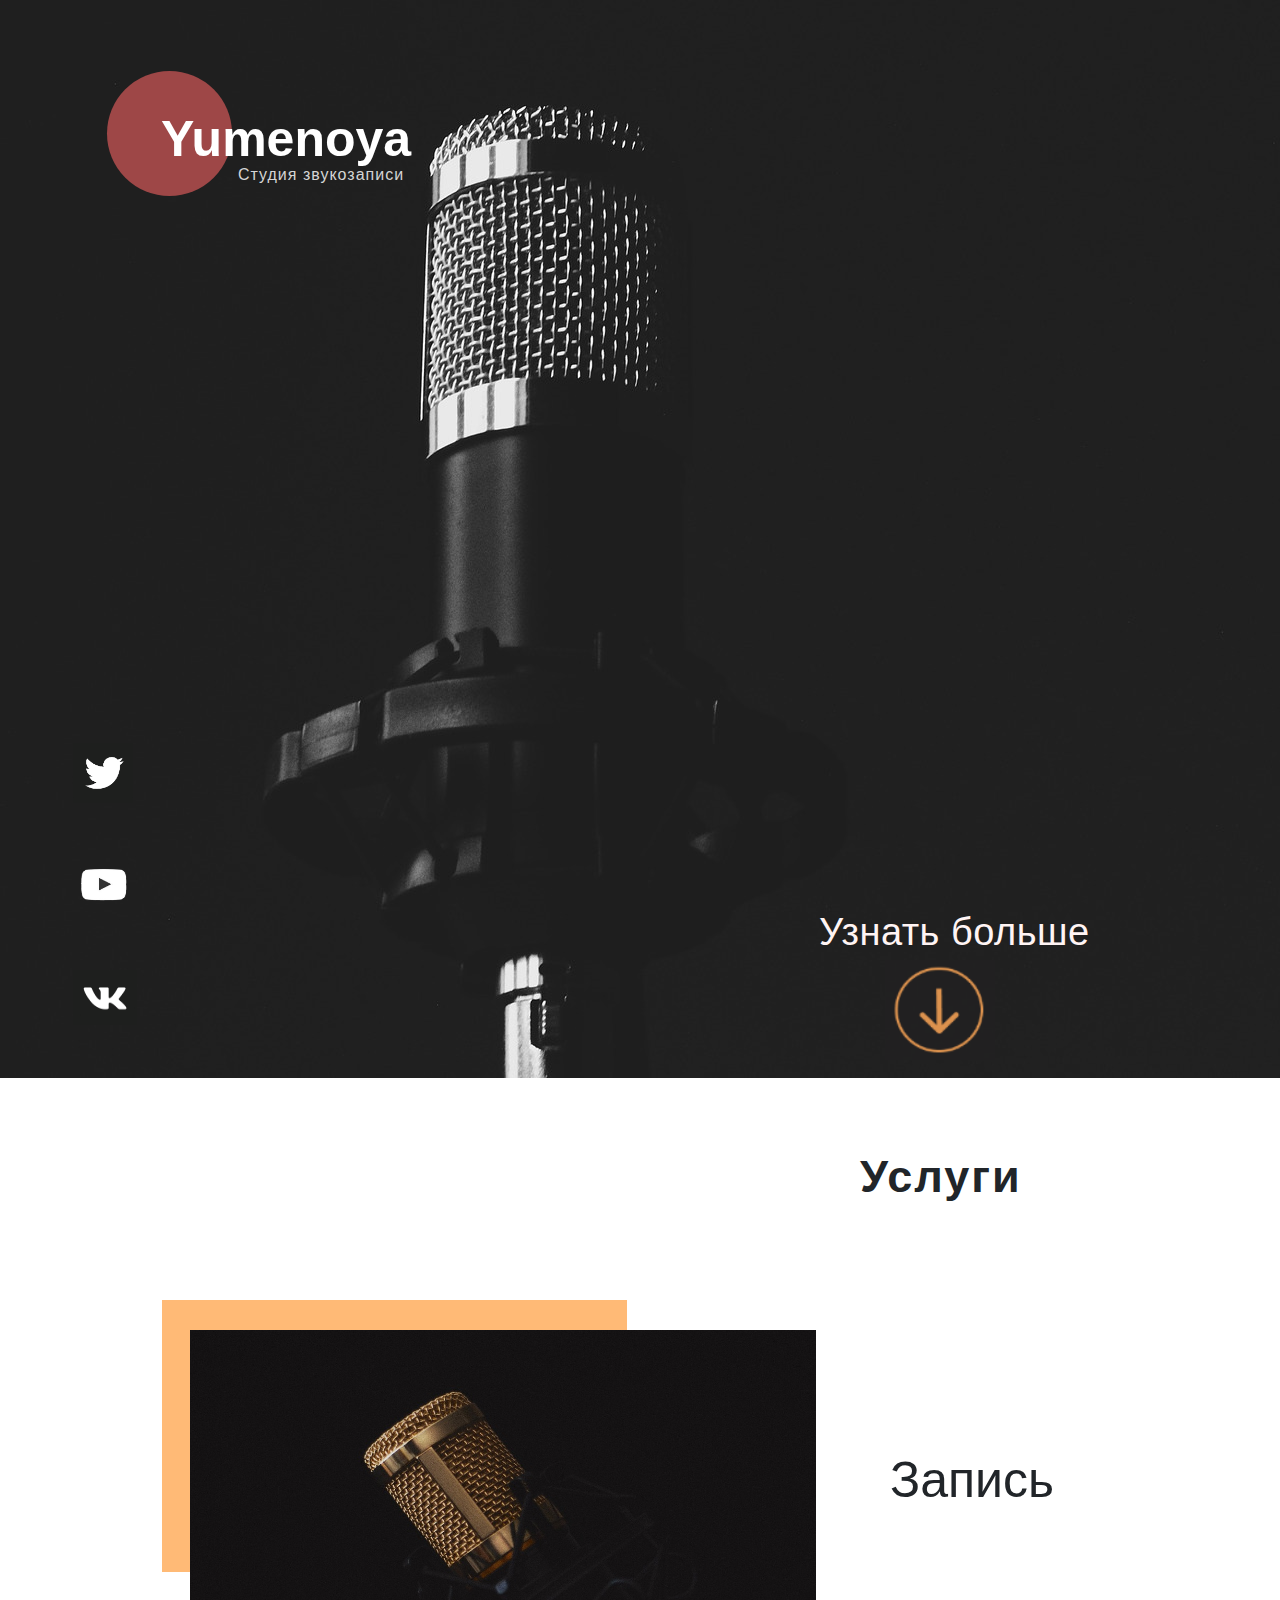
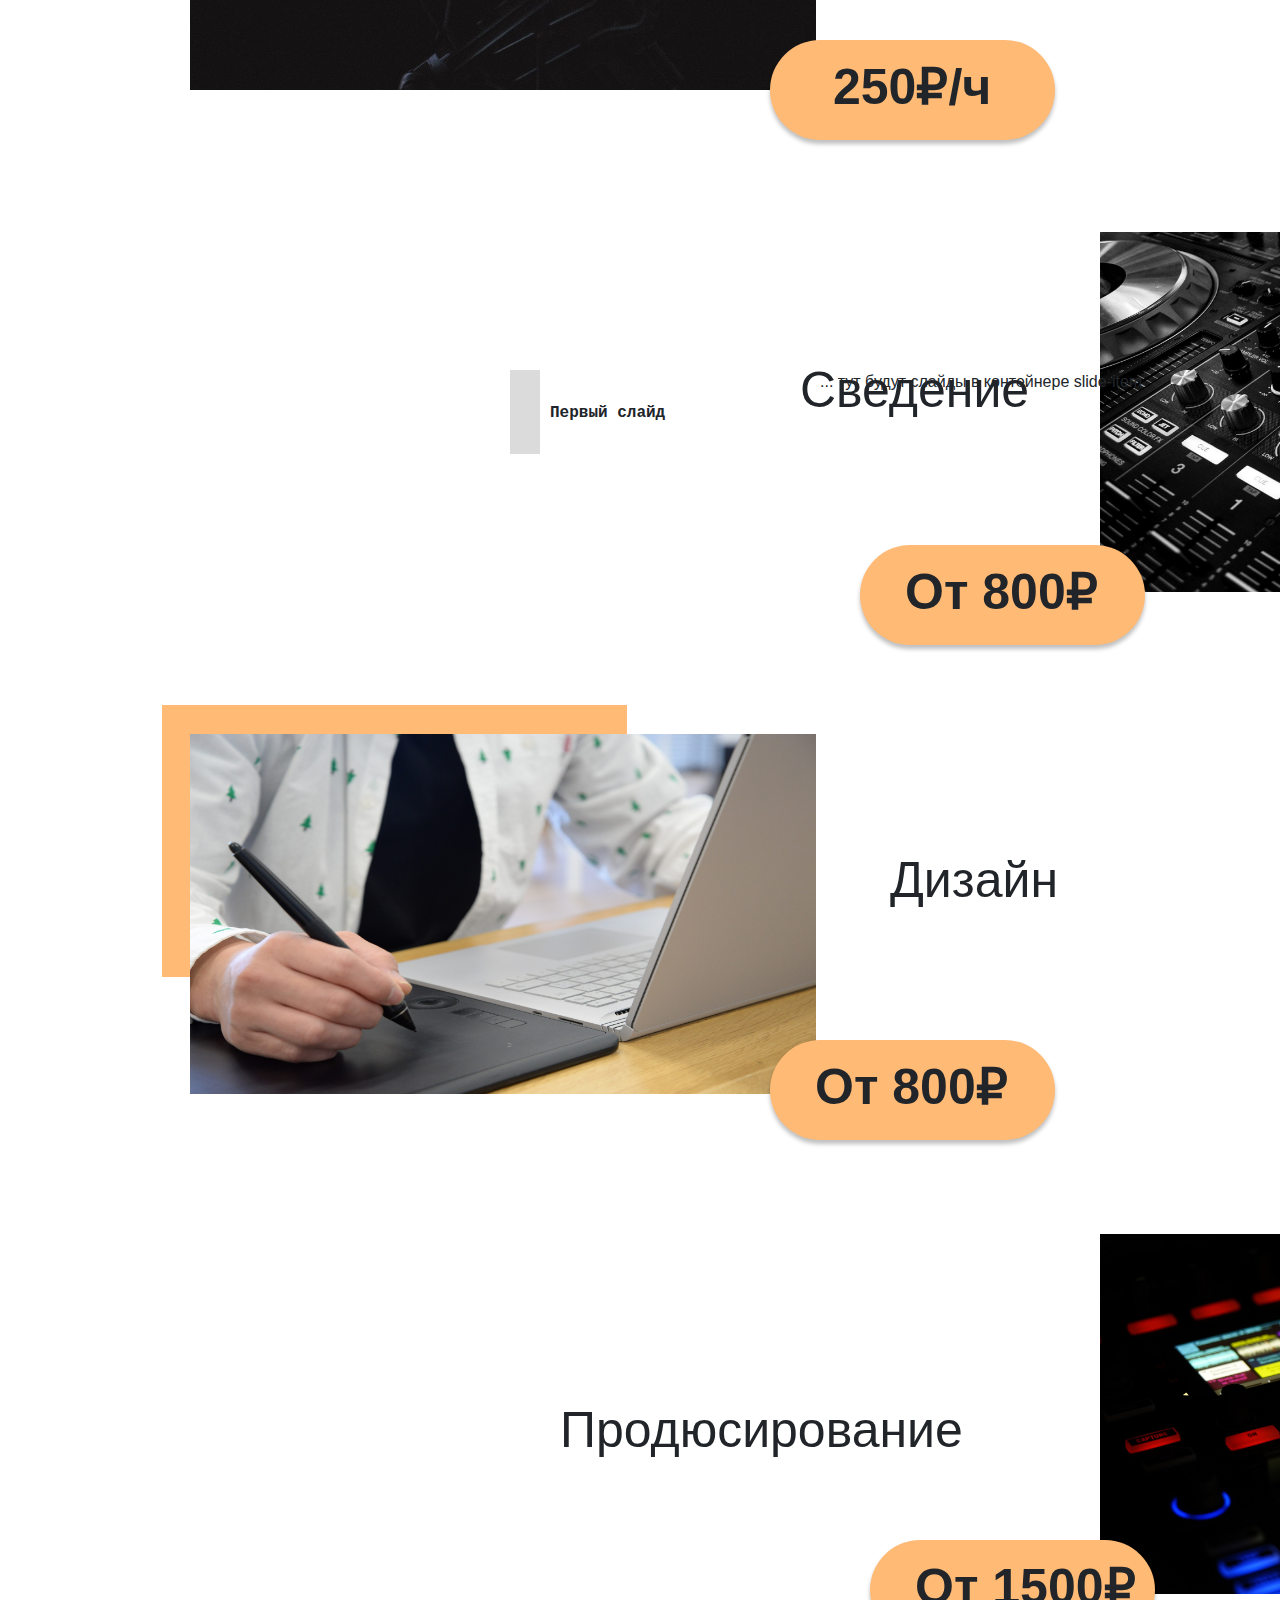
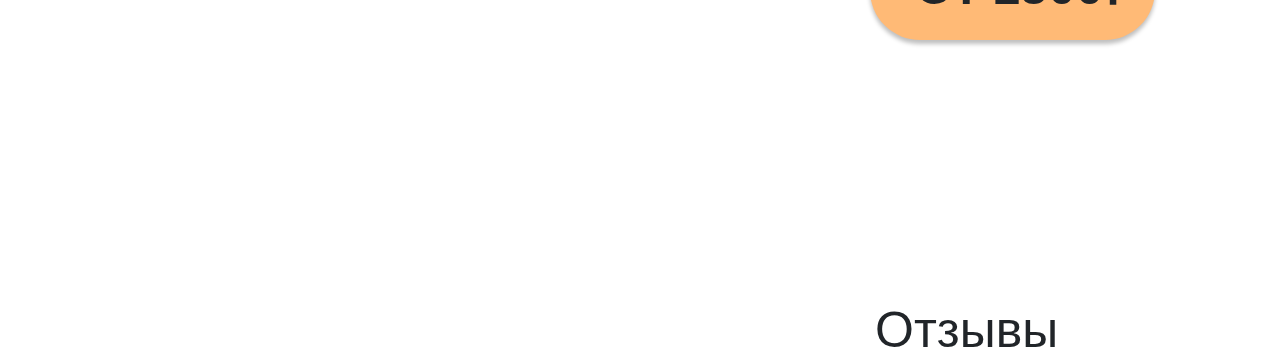
==== project/index2.html @ 812fd97c "service" ====
<!DOCTYPE html>
<html lang="en">
<head>
	<meta charset="UTF-8">
	<title>Студия</title>
	<link rel="stylesheet" href="css/bootstrap.css">
	<link rel="stylesheet" href="css/style.css">
	
</head>
<body>

<div class="section_main">
	<div class="container1">
		<div class="header">
			<img src="img/shapka.jpg" alt="">

			 <h2 class="logo">
			 	
			 	<strong>
			 		Yumenoya
			 	</strong>
			 	
			 </h2>
			 <div class="circle"></div>
			 <h2 class="logo_min">Студия звукозаписи</h2>
			 <button class ="for-btn">Sign Up </button>
			  <button class ="for-btn2">Log In </button>
			 
			 <h2 class="learn_more">Узнать больше</h2>
			 <img class ="circle2" src="img/узнать больше.png" alt="">
		

		<div class="links">
		<a href="https://twitter.com/galievavia"><img class ="twitter" src="img/твиттер.png" alt=""></a>

	
		<a href="https://www.youtube.com/watch?v=_S7WEVLbQ-Y&feature=emb_logo"><img class ="youtube" src="img/ютуб.jpg" alt=""></a>
	

		<a href="https://vk.com/yumenoyarecords"><img class ="vk" src="img/vk.png" alt="" width="360" height="626"></a>
			
			</div>
		</div>
	

	
		</div> 
		
	</div>
	<div class="uslugi">
		<div class="container2"><h2 class ="service"><strong>Услуги</strong></h2>
		<figure class="kvadratik"></figure>
		<figure class ="foto1"><img src="img/микро_в_услуги.jpg" width="626" height="360" alt=""></figure>
		</div>
		<h2 class ="rec">Запись</h2>
		<div class="container3">
		<figure class="ramka"><strong class ="value1">250₽/ч</strong></figure>
		<figure class="kvadratik2"></figure>
		<figure class ="foto2"><img src="img/кнопочки.jpg" width="626" height="360" alt=""></figure>
		<h2 class ="rec2">Сведение</h2>
</div>
<div class="container4">
<h2 class ="rec3">Дизайн</h2>
<figure class="ramka2"><strong class ="value2">От 800₽</strong></figure>
<figure class="kvadratik3"></figure>
		<figure class ="foto3"><img src="img/мужик_с_планштеом.jpg" width="626" height="360" alt=""></figure>
		<figure class="ramka3"><strong class ="value3">От 800₽</strong></figure>

	</div>
	<div class="container5">
		<h2 class ="rec4">Продюсирование</h2>
		<figure class="ramka4"><strong class ="value3">От 1500₽</strong></figure>
		<figure class="kvadratik4"></figure>
		<figure class ="foto4"><img src="img/кнопочки2.jpg" width="626" height="360" alt=""></figure>
		
	</div>
	<div class="container6">
		<h2 class ="recommend">Отзывы</h2>
		<div class="slider">
  <div class="slide-list">
    <div class="slide-wrap">
	
	  ... тут будут слайды в контейнере slide-item
      <div class="slide-item">
        <img src="img/img-1.jpg" alt="" />
        <span class="slide-title">Первый слайд</span>
      </div>
		
    </div>
    <div class="clear"></div>
  </div>
  <div name="prev" class="navy prev-slide"></div>
  <div name="next" class="navy next-slide"></div>
  <div class="auto play"></div>
</div>



</div>
</div>

</body>
</html>
---- project/css/style.css ----
.header{
	width:1080px;
	height:1920px;  
}
.logo{
	left:161px;
	top: 109px;
	position: absolute;
	color: #ffff;
	font-size:50px;
	z-index:1; 


}
.logo_min{
	top: 175px;
	left:238px;
	font-size:16px;
	line-height:0px;
    position: absolute;
	color:#d5d5d5;
	letter-spacing: 1px; 
}
.circle{

position: absolute;
width: 125px;
height: 125px;
left: 107px;
top: 71px;
 border-radius: 62.5px;

background: #9E4747;
}
.for-btn{
	position: absolute;
	top: 60px;
	left: 1473px;
	font-size:35px;
	border: 0;
	background-color:#212021; 
	color: #ffff;
	 outline: none;
	 font-weight: lighter;

}
.for-btn2{
	position: absolute;
	top: 60px;
	left: 1675px;
	font-size:35px;
	 text-align: center;
	  outline: none;
	  font-weight:  lighter;

  
  text-shadow: 0 1px rgba(255,255,255,.2), 0 -1px rgba(0,0,0,.8);
  
  border-color: #dc924e;
 border: 3px solid #dc924e;
  border-radius: 15px;
	background-color:#212021; 
	color: #ffff;

}
.twitter{
	position: absolute;
	top: 743px;
	left: 73px;
	color: #1e1f1e;
	width: 60px;
	height:60px; 
}
.youtube{
	position: absolute;
	top: 868px;
	left: 80px;
	color: #1e1f1e;
	width: 47px;
	height:33px; 
}
.vk{
	position: absolute;
	top:970px;
	left:73px;
	width: 64px;
	height: 55px;
}
.learn_more{
    position: absolute;
	top: 910px;
	left:819px;
	color:#fff4f4;
	font-size:38px; 
	
	 font-weight:  lighter;
	 letter-spacing:0.5px; 
	 opacity:1; 

}
.circle2{
position: absolute;
left: 885px;
top: 960px;
height:100px; 
width:110px;


}
.service{
	
	font-size:45px;
	top:1150px;
	position: absolute; 
	left: 860px;
	letter-spacing:2px; 


}
.uslugi{
	height:1080px;
 width:1920px;   
}
.kvadratik{


position: absolute;
width: 465px;
height: 272px;
left: 162px;
top: 1300px;
background: #FFBA76;
z-index:0; 

}
.foto1{
	left: 190px;
	top:1330px;
	position: absolute;
}
.rec{
	left: 890px;
	position: absolute;
	top:1450px;
	 font-weight:lighter;
	 font-size:50px; 
	  
}
.ramka{

position: absolute;
width: 285px;
height: 100px;
left: 770px;
top: 1640px;

background: #FFBA76;
box-shadow: 0px 4px 4px rgba(0, 0, 0, 0.25);
border-radius: 102px;

}
.value1{
	font-size: 50px;
	
	left:63px;
	position: absolute;
	bottom:15px;
}
.kvadratik2{
position: absolute;
width: 465px;
height: 272px;
left: 1290px;
top: 1800px;
background: #FFBA76;
z-index:0; 
}
.foto2{
	position: absolute;
	left: 1100px;
    
    top:1832px;
	
}
.rec2{
	position: absolute;
	left: 800px;	
	top: 1960px;
	font-size:50px;
	font-weight:lighter;
}
.ramka2{

position: absolute;
width: 285px;
height: 100px;
left: 860px;
top: 2145px;

background: #FFBA76;
box-shadow: 0px 4px 4px rgba(0, 0, 0, 0.25);
border-radius: 102px;
}
.value2{
	font-size: 50px;
	
	left:45px;
	position: absolute;
	bottom:15px;
}
.foto3{
	left: 190px;
    top:2334px;
    position: absolute;
}


.kvadratik3{


position: absolute;
width: 465px;
height: 272px;
left: 162px;
top: 2305px;
background: #FFBA76;
z-index:0; 
}
.ramka3{

position: absolute;
width: 285px;
height: 100px;
left: 770px;
top: 2640px;

background: #FFBA76;
box-shadow: 0px 4px 4px rgba(0, 0, 0, 0.25);
border-radius: 102px;
}
.value3{
	font-size: 50px;
	
	left:45px;
	position: absolute;
	bottom:15px;
}
.rec3{
	left: 890px;
	position: absolute;
	top:2450px;
	 font-weight:lighter;
	 font-size:50px; 
	  
}
.rec4{
	position: absolute;
	left:560px;	
	top: 3000px;
	font-size:50px;
	font-weight:lighter;
}
.kvadratik4{
position: absolute;
width: 465px;
height: 272px;
left: 1290px;
top: 2800px;
background: #FFBA76;
z-index:0; 
}
.foto4{
	position: absolute;
	left: 1100px;
    
    top:2834px;
}
.ramka4{
	position: absolute;
width: 285px;
height: 100px;
left: 870px;
top: 3140px;

background: #FFBA76;
box-shadow: 0px 4px 4px rgba(0, 0, 0, 0.25);
border-radius: 102px;
z-index: 1;

}
.container6{
	height: 1080px;
	width:1920px; 
}
.recommend{
	top: 3500px;
	position: absolute;
	left: 875px;
	font-size:50px; 
}
.clear {
	margin-top: -1px;
	height: 1px;
	clear:both;
	zoom: 1;
}		
/* Slider */
.slider {
	/* Ширина контейнера */
	width: 900px;
	/* Внешние тступы сверху и снизу */
	margin: 50px auto;
	/* Внутренние отступы для ссылок navy */
	padding: 0 30px;
	/* Позиционирование */
	position: relative;
}
/* Двойной клик по кнопкам вперед/назад вызывает выделение всех элементов слайдера,
поэтому предотвращаем это */
.slider::-moz-selection { background: transparent; color: #fff; text-shadow: none; }
.slider::selection { background: transparent; color: #fff; text-shadow: none; }

.slide-list {
	position: relative;
	margin: 0;
	padding: 0;
	/* Скроем то что выходит за границы */
	overflow: hidden;
}
.slide-wrap {
	position: relative;
	left: 0px;
	top: 0;
	/* максимально возможная ширина обертки слайдера */
	width: 10000000px;
}
.slide-item {
	/* Ширина слайда */
	width: 280px;
	/* Внутренние отступы */
	padding: 10px;
	/* Обтекание */
	float: left;
}
.slide-title {
	/* Шрифт */
	font: bold 16px monospace;
	/* Указываем, что элемент блочный */
	display: block;
}
.navy {
	/* абсолютное позиционирование */
	position: absolute;
	top: 0;
	z-index: 1;
	height: 100%;
	/* ширина элементов */
	width: 30px;
	cursor: pointer;
}
.prev-slide {
	left: 0;
	background: #dbdbdb url(bg/left-arrow.png) 11px 40% no-repeat;
}
.next-slide {
	right: 0;
	background: #dbdbdb url(bg/right-arrow.png) 13px 40% no-repeat;
}
.navy.disable {
	background: #dbdbdb;
}
/* навигация старт/пауза */
.auto {
	width: 7px;
	height: 11px;
	cursor: pointer;
	margin: 10px auto;
}
.play {
	background: url(bg/play.png) center no-repeat;
}
.pause {
	background: url(bg/pause.png) center no-repeat;
}
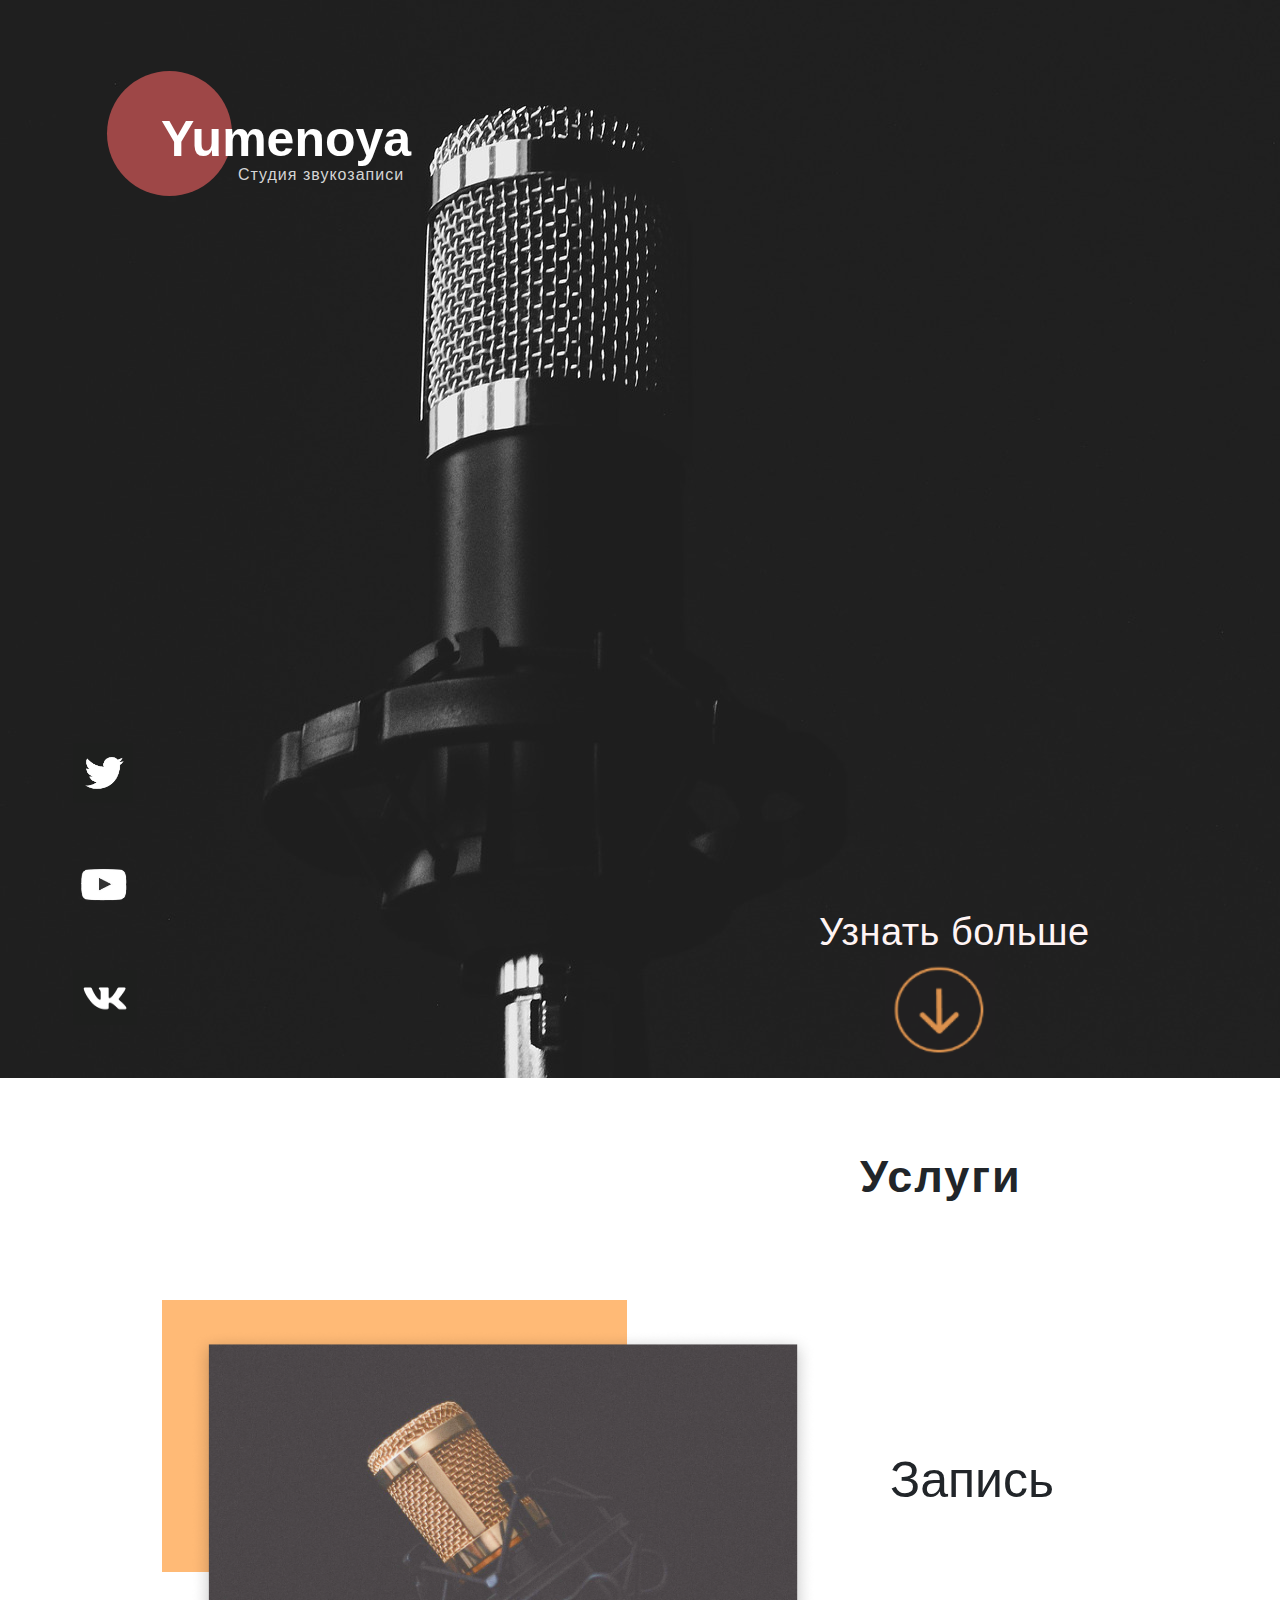
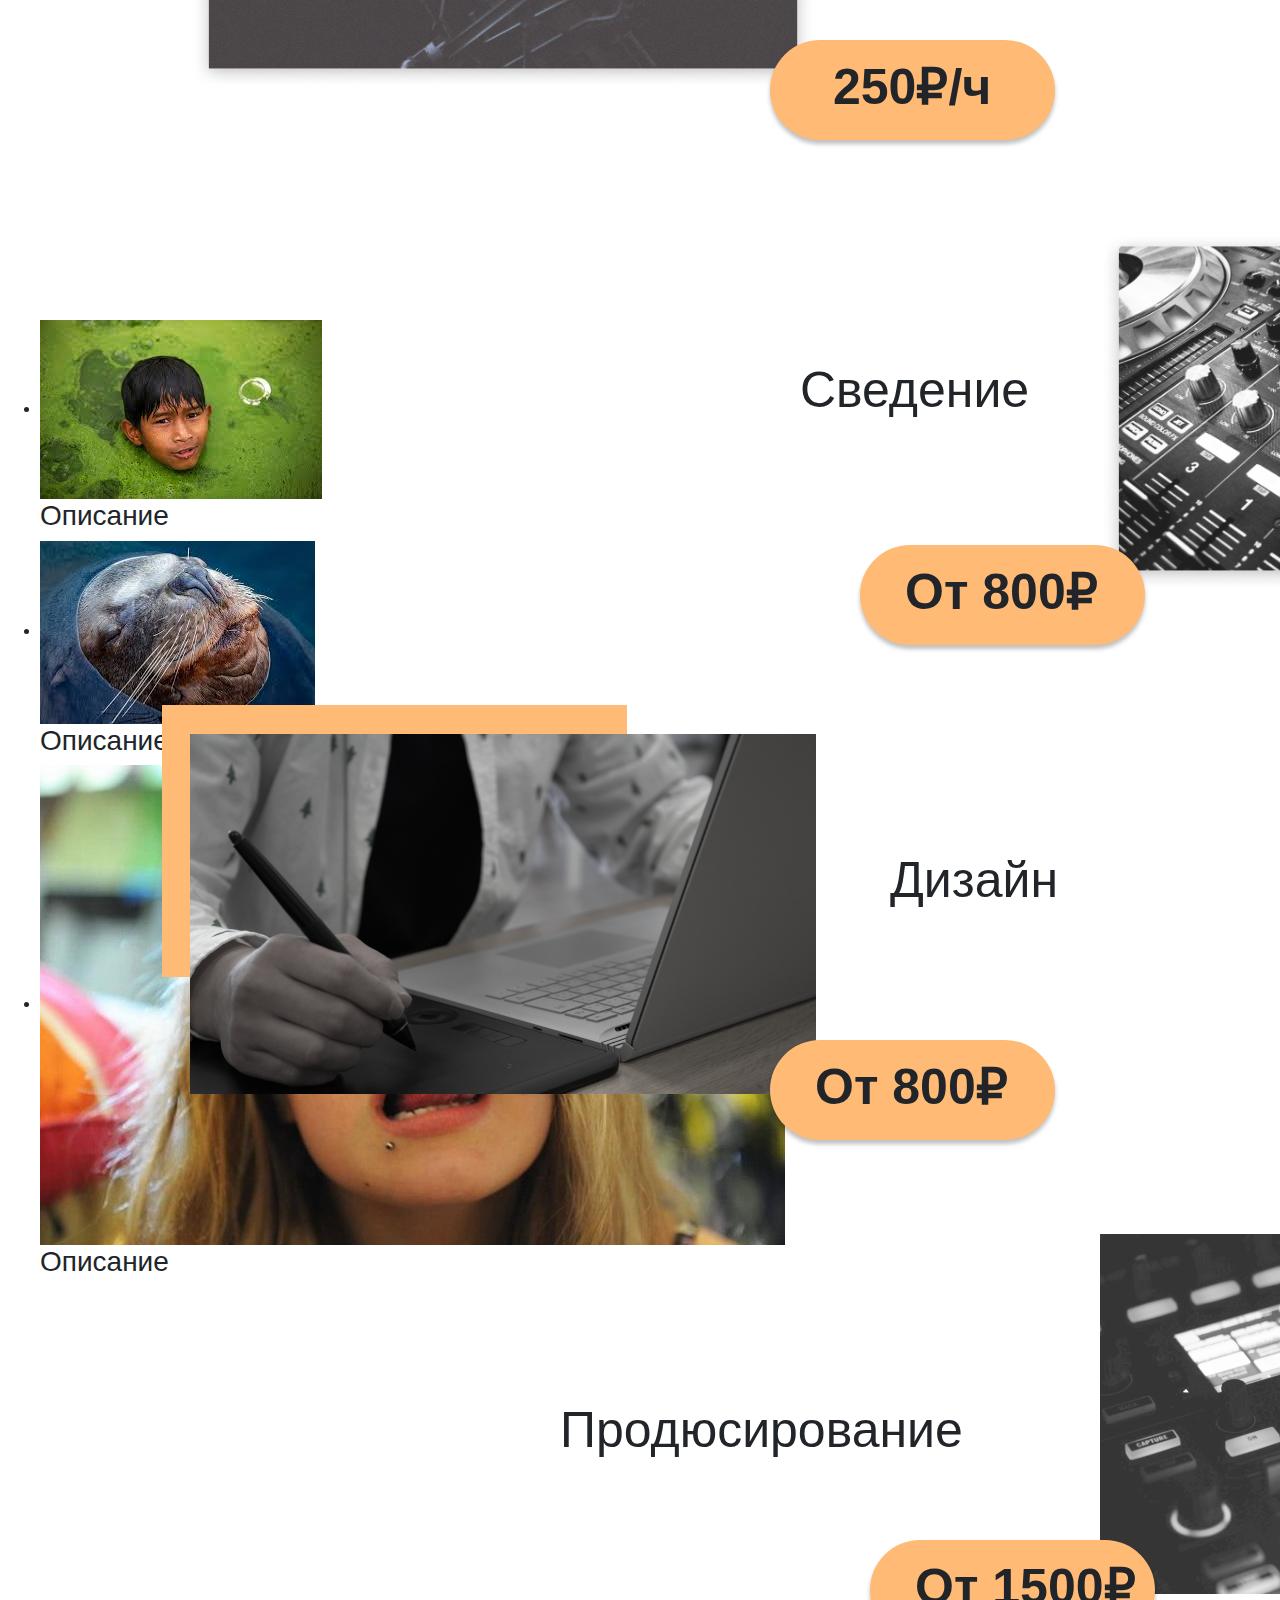
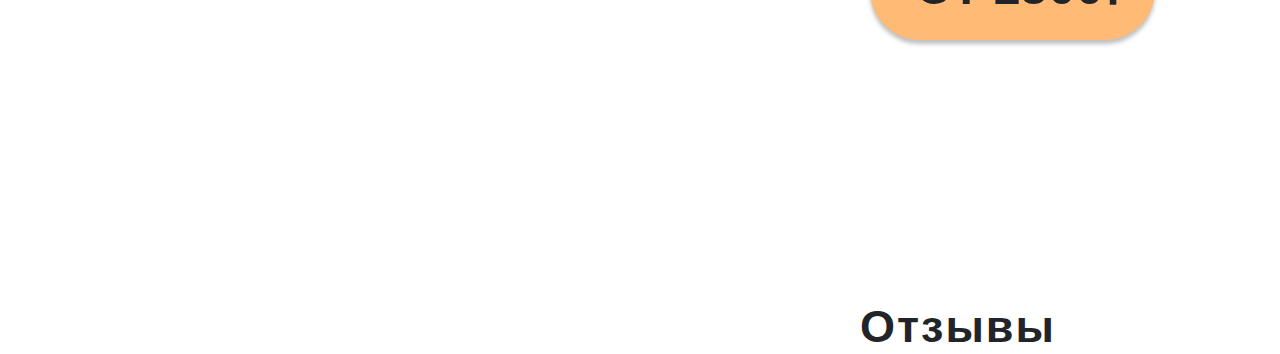
==== commit d90d2b91: "gotovo_bez_slidera" ====
--- a/project/index2.html
+++ b/project/index2.html
@@ -50,20 +50,20 @@
 	<div class="uslugi">
 		<div class="container2"><h2 class ="service"><strong>Услуги</strong></h2>
 		<figure class="kvadratik"></figure>
-		<figure class ="foto1"><img src="img/микро_в_услуги.jpg" width="626" height="360" alt=""></figure>
+		<figure class ="foto1"><img src="img/микро_в_услуги.png" width="626" height="360" alt=""></figure>
 		</div>
 		<h2 class ="rec">Запись</h2>
 		<div class="container3">
 		<figure class="ramka"><strong class ="value1">250₽/ч</strong></figure>
 		<figure class="kvadratik2"></figure>
-		<figure class ="foto2"><img src="img/кнопочки.jpg" width="626" height="360" alt=""></figure>
+		<figure class ="foto2"><img src="img/кнопочки.png" width="626" height="360" alt=""></figure>
 		<h2 class ="rec2">Сведение</h2>
 </div>
 <div class="container4">
 <h2 class ="rec3">Дизайн</h2>
 <figure class="ramka2"><strong class ="value2">От 800₽</strong></figure>
 <figure class="kvadratik3"></figure>
-		<figure class ="foto3"><img src="img/мужик_с_планштеом.jpg" width="626" height="360" alt=""></figure>
+		<figure class ="foto3"><img src="img/мужик_с_планшетом.png" width="626" height="360" alt=""></figure>
 		<figure class="ramka3"><strong class ="value3">От 800₽</strong></figure>
 
 	</div>
@@ -71,33 +71,39 @@
 		<h2 class ="rec4">Продюсирование</h2>
 		<figure class="ramka4"><strong class ="value3">От 1500₽</strong></figure>
 		<figure class="kvadratik4"></figure>
-		<figure class ="foto4"><img src="img/кнопочки2.jpg" width="626" height="360" alt=""></figure>
+		<figure class ="foto4"><img src="img/кнопочки2.png" width="626" height="360" alt=""></figure>
 		
 	</div>
 	<div class="container6">
-		<h2 class ="recommend">Отзывы</h2>
-		<div class="slider">
-  <div class="slide-list">
-    <div class="slide-wrap">
-	
-	  ... тут будут слайды в контейнере slide-item
-      <div class="slide-item">
-        <img src="img/img-1.jpg" alt="" />
-        <span class="slide-title">Первый слайд</span>
-      </div>
-		
-    </div>
-    <div class="clear"></div>
-  </div>
-  <div name="prev" class="navy prev-slide"></div>
-  <div name="next" class="navy next-slide"></div>
-  <div class="auto play"></div>
+		<h2 class ="recommend"><strong>Отзывы</strong></h2>
+		<ul id="sb-slider" class="sb-slider">
+ 
+    <li>
+        <a href="#" target="_blank">
+            <img src="img/slider_1.jpg" alt="image1"/>
+        </a>
+        <div class="sb-description">
+            <h3>Описание</h3>
+        </div>
+    </li>
+    <li>
+        <a href="#" target="_blank">
+            <img src="img/slider_2.jpg" alt="image1"/>
+        </a>
+        <div class="sb-description">
+            <h3>Описание</h3>
+        </div>
+    </li>
+    <li>
+        <a href="#" target="_blank">
+            <img src="img/slider_3.jpg" alt="image1"/>
+        </a>
+        <div class="sb-description">
+            <h3>Описание</h3>
+        </div>
+    </li>
+ 
 </div>
-
-
-
-</div>
-</div>
-
+<script src="js/MySlick.js"></script>
 </body>
 </html>--- a/project/css/style.css
+++ b/project/css/style.css
@@ -109,11 +109,12 @@
 }
 .service{
 	
-	font-size:45px;
+	
 	top:1150px;
 	position: absolute; 
 	left: 860px;
 	letter-spacing:2px; 
+	font-size:45px;
 
 
 }
@@ -295,8 +296,10 @@
 .recommend{
 	top: 3500px;
 	position: absolute;
-	left: 875px;
-	font-size:50px; 
+	
+	left: 860px;
+	letter-spacing:2px; 
+	font-size:45px;
 }
 .clear {
 	margin-top: -1px;
@@ -304,81 +307,3 @@
 	clear:both;
 	zoom: 1;
 }		
-/* Slider */
-.slider {
-	/* Ширина контейнера */
-	width: 900px;
-	/* Внешние тступы сверху и снизу */
-	margin: 50px auto;
-	/* Внутренние отступы для ссылок navy */
-	padding: 0 30px;
-	/* Позиционирование */
-	position: relative;
-}
-/* Двойной клик по кнопкам вперед/назад вызывает выделение всех элементов слайдера,
-поэтому предотвращаем это */
-.slider::-moz-selection { background: transparent; color: #fff; text-shadow: none; }
-.slider::selection { background: transparent; color: #fff; text-shadow: none; }
-
-.slide-list {
-	position: relative;
-	margin: 0;
-	padding: 0;
-	/* Скроем то что выходит за границы */
-	overflow: hidden;
-}
-.slide-wrap {
-	position: relative;
-	left: 0px;
-	top: 0;
-	/* максимально возможная ширина обертки слайдера */
-	width: 10000000px;
-}
-.slide-item {
-	/* Ширина слайда */
-	width: 280px;
-	/* Внутренние отступы */
-	padding: 10px;
-	/* Обтекание */
-	float: left;
-}
-.slide-title {
-	/* Шрифт */
-	font: bold 16px monospace;
-	/* Указываем, что элемент блочный */
-	display: block;
-}
-.navy {
-	/* абсолютное позиционирование */
-	position: absolute;
-	top: 0;
-	z-index: 1;
-	height: 100%;
-	/* ширина элементов */
-	width: 30px;
-	cursor: pointer;
-}
-.prev-slide {
-	left: 0;
-	background: #dbdbdb url(bg/left-arrow.png) 11px 40% no-repeat;
-}
-.next-slide {
-	right: 0;
-	background: #dbdbdb url(bg/right-arrow.png) 13px 40% no-repeat;
-}
-.navy.disable {
-	background: #dbdbdb;
-}
-/* навигация старт/пауза */
-.auto {
-	width: 7px;
-	height: 11px;
-	cursor: pointer;
-	margin: 10px auto;
-}
-.play {
-	background: url(bg/play.png) center no-repeat;
-}
-.pause {
-	background: url(bg/pause.png) center no-repeat;
-}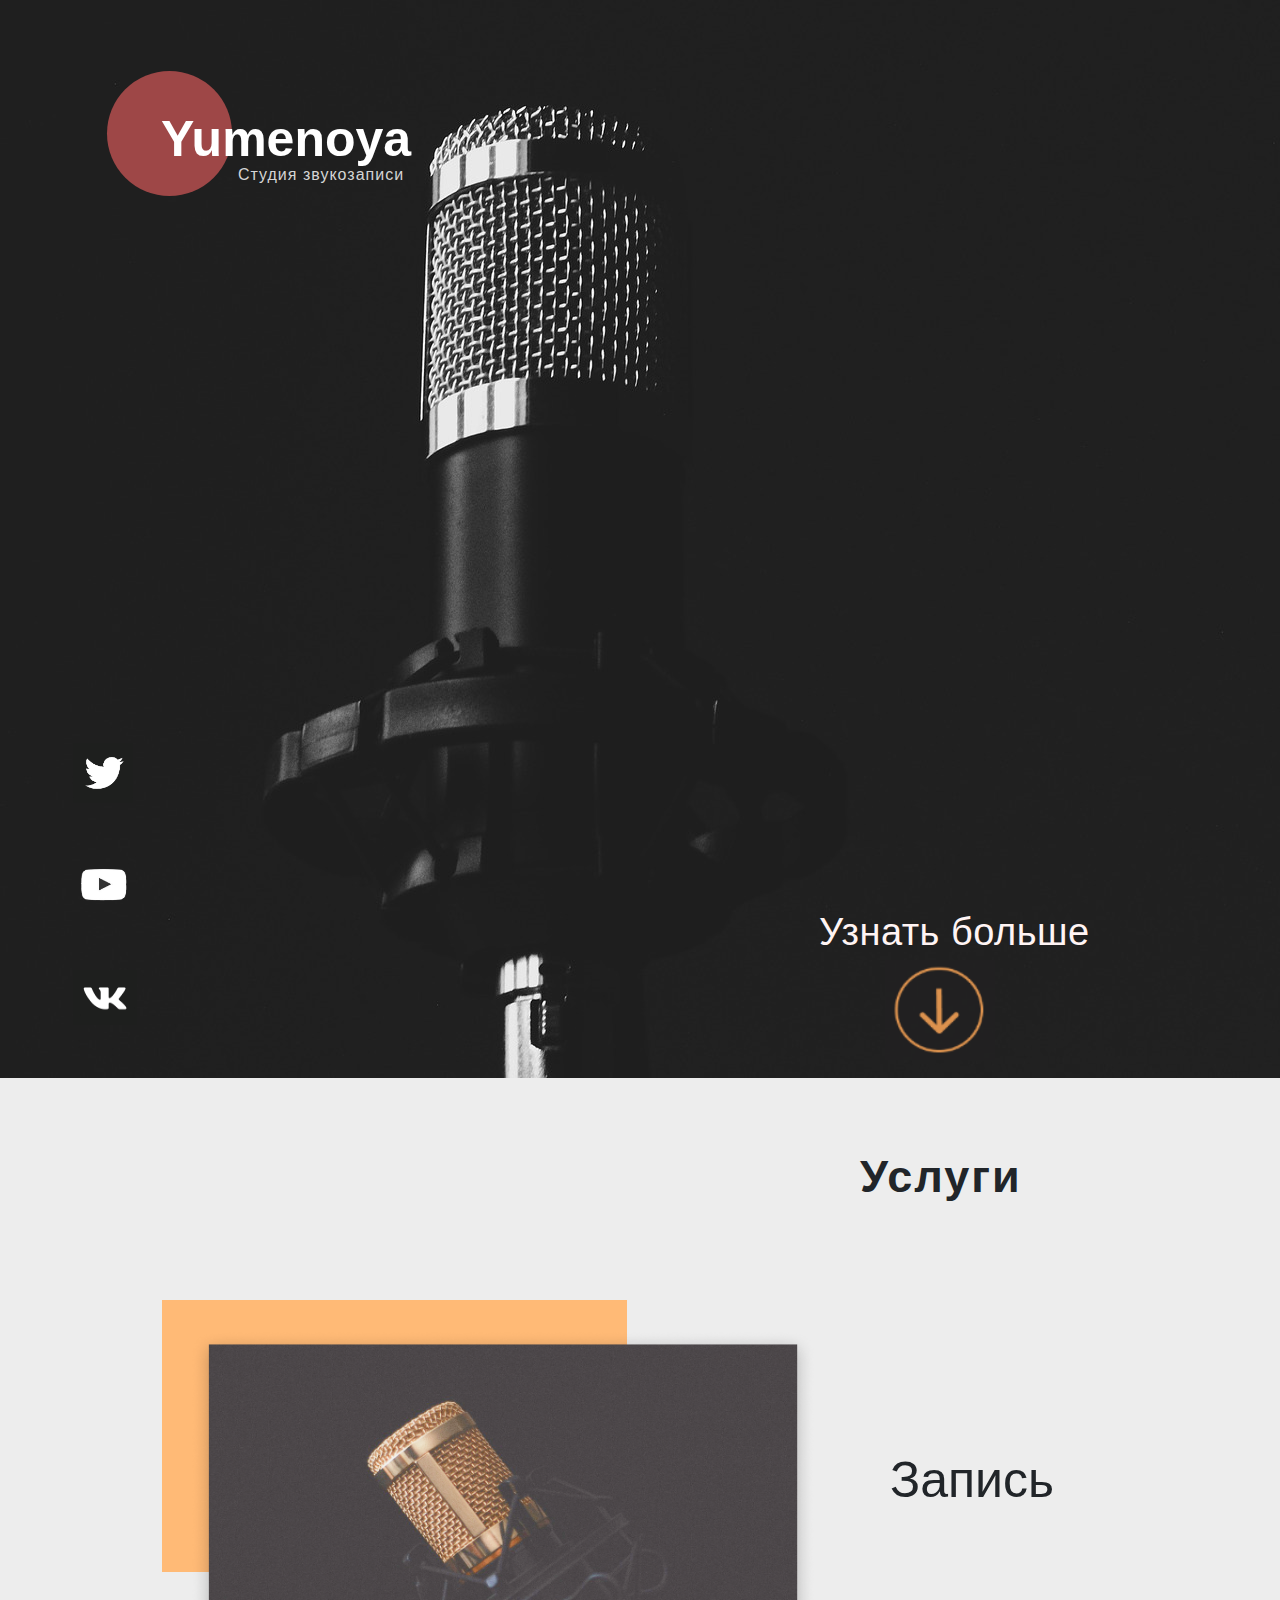
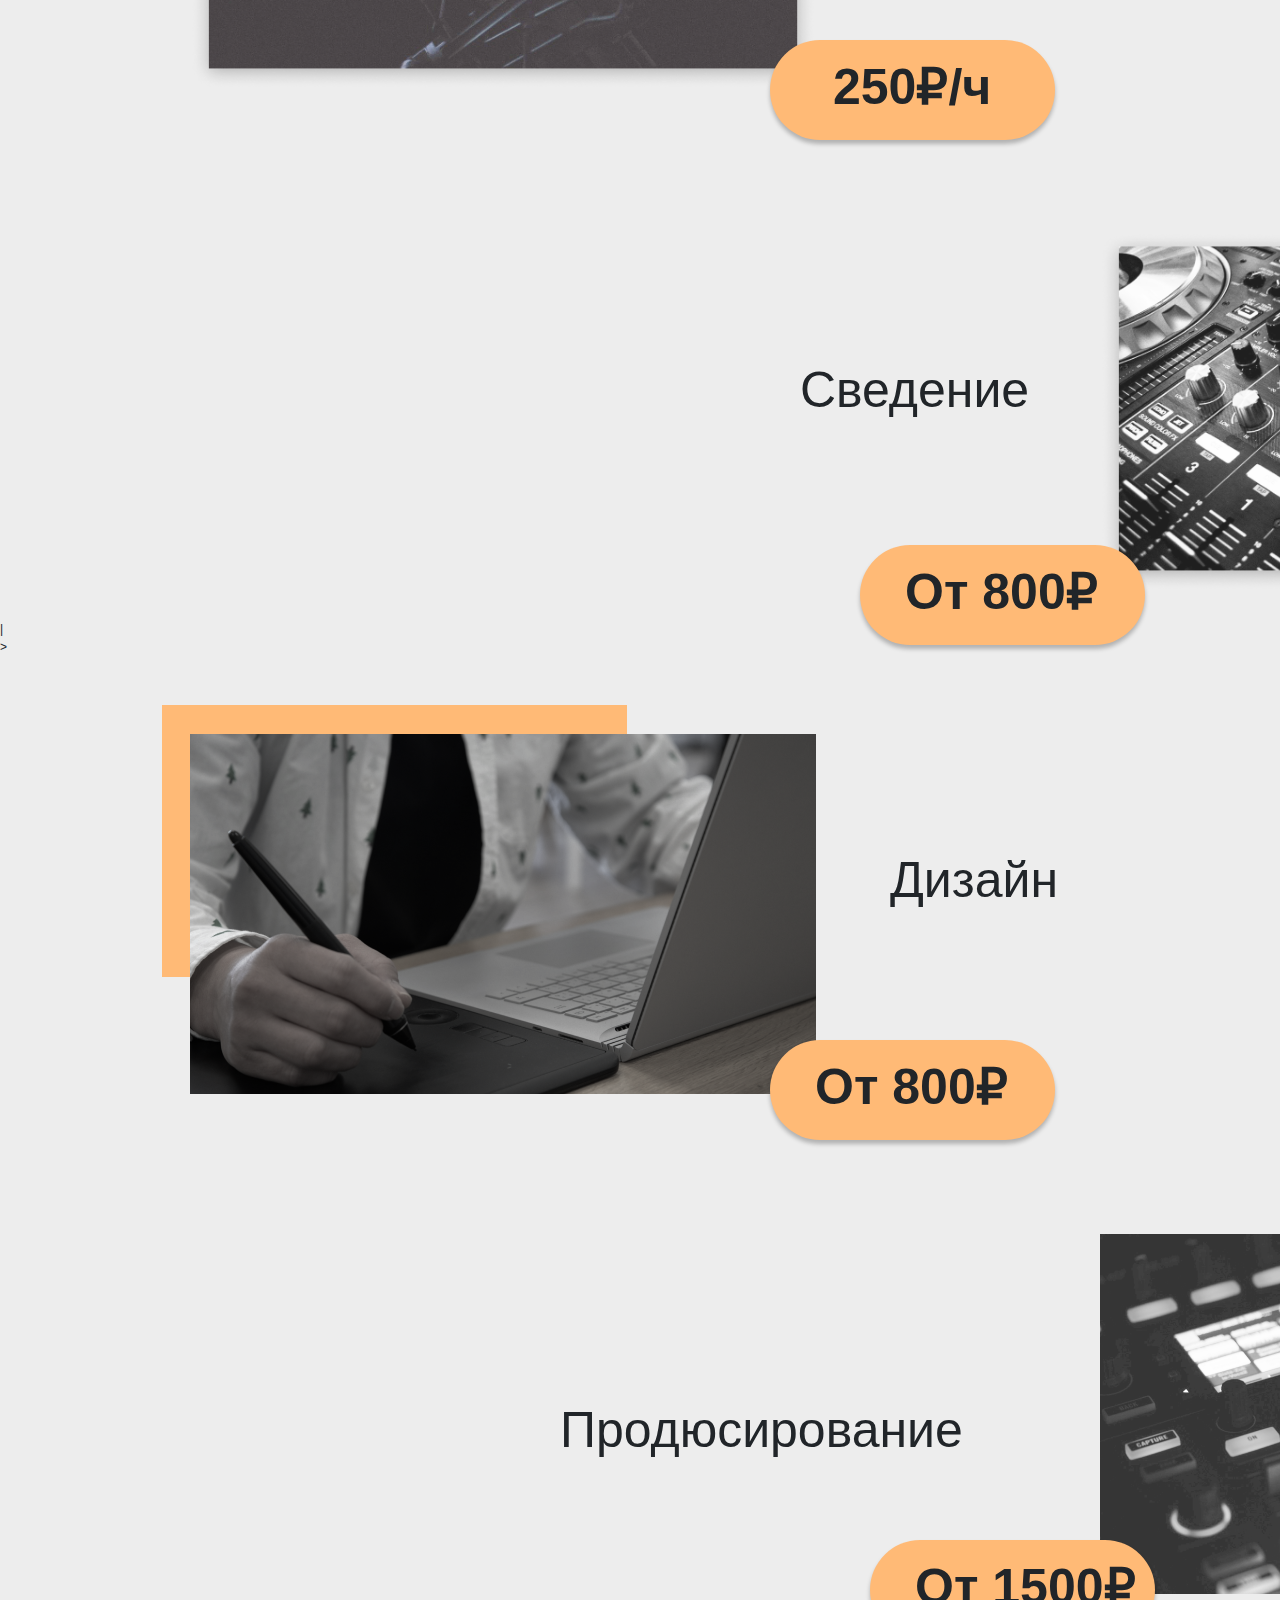
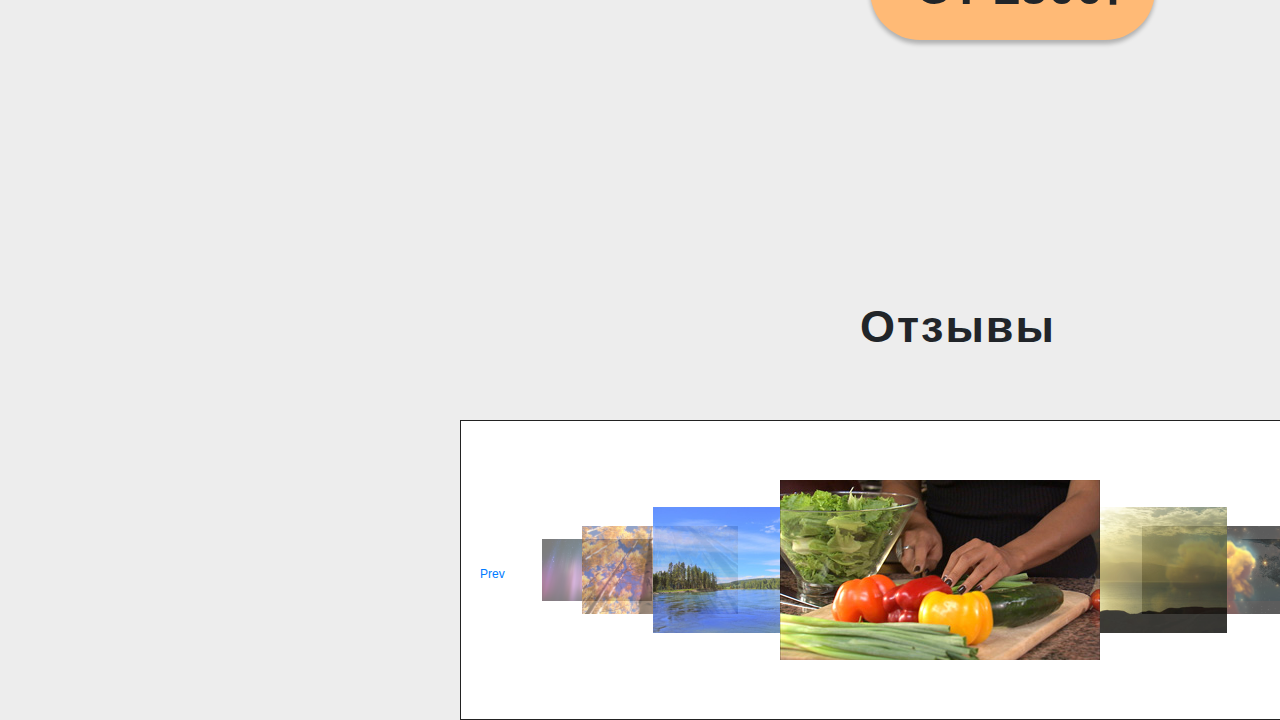
==== commit 5af37db9: "kusok slidera" ====
--- a/project/index2.html
+++ b/project/index2.html
@@ -5,6 +5,106 @@
 	<title>Студия</title>
 	<link rel="stylesheet" href="css/bootstrap.css">
 	<link rel="stylesheet" href="css/style.css">
+	    <meta http-equiv="Content-Type" content="text/html; charset=UTF-8" />
+    <title>Waterwheel Carousel Demo</title>
+    <script type="text/javascript" src="http://code.jquery.com/jquery-1.9.1.min.js"></script>
+    <script type="text/javascript" src="js/jquery.waterwheelCarousel.js"></script>
+    <script type="text/javascript">
+      $(document).ready(function () {
+        var carousel = $("#carousel").waterwheelCarousel({
+          flankingItems: 3,
+          movingToCenter: function ($item) {
+            $('#callback-output').prepend('movingToCenter: ' + $item.attr('id') + '<br/>');
+          },
+          movedToCenter: function ($item) {
+            $('#callback-output').prepend('movedToCenter: ' + $item.attr('id') + '<br/>');
+          },
+          movingFromCenter: function ($item) {
+            $('#callback-output').prepend('movingFromCenter: ' + $item.attr('id') + '<br/>');
+          },
+          movedFromCenter: function ($item) {
+            $('#callback-output').prepend('movedFromCenter: ' + $item.attr('id') + '<br/>');
+          },
+          clickedCenter: function ($item) {
+            $('#callback-output').prepend('clickedCenter: ' + $item.attr('id') + '<br/>');
+          }
+        });
+
+        $('#prev').bind('click', function () {
+          carousel.prev();
+          return false
+        });
+
+        $('#next').bind('click', function () {
+          carousel.next();
+          return false;
+        });
+
+        $('#reload').bind('click', function () {
+          newOptions = eval("(" + $('#newoptions').val() + ")");
+          carousel.reload(newOptions);
+          return false;
+        });
+
+      });
+    </script>
+
+    <style type="text/css">
+      body {
+        font-family:Arial;
+        font-size:12px;
+        background:#ededed;
+      }
+      .example-desc {
+        margin:3px 0;
+        padding:5px;
+      }
+
+      #carousel {
+        width:960px;
+        border:1px solid #222;
+        height:300px;
+        position:relative;
+        clear:both;
+        overflow:hidden;
+        background:#FFF;
+        left: 460px;
+        top: 1700px;
+      }
+      #carousel img {
+        visibility:hidden; /* hide images until carousel can handle them */
+        cursor:pointer; /* otherwise it's not as obvious items can be clicked */
+      }
+
+      .split-left {
+        width:450px;
+        float:left;
+      }
+      .split-right {
+        width:400px;
+        float:left;
+        margin-left:10px;
+      }
+      #callback-output {
+        height:250px;
+        overflow:scroll;
+      }
+      textarea#newoptions {
+        width:430px;
+      }
+      #prev{
+        left:480px;
+        position: absolute;
+        top:3765px;
+
+      }
+      #next{
+      position: absolute;
+      left:1370px;
+      top:3765px;
+    }
+
+    </style>
 	
 </head>
 <body>
@@ -76,34 +176,32 @@
 	</div>
 	<div class="container6">
 		<h2 class ="recommend"><strong>Отзывы</strong></h2>
-		<ul id="sb-slider" class="sb-slider">
+		    <div id="carousel">
+      <a href="#"><img src="img/1.jpg" id="item-1" /></a>
+      <a href="#"><img src="img/2.jpg" id="item-2" /></a>
+      <a href="#"><img src="img/3.jpg" id="item-3" /></a>
+      <a href="#"><img src="img/4.jpg" id="item-4" /></a>
+      <a href="#"><img src="img/5.jpg" id="item-5" /></a>
+      <a href="#"><img src="img/6.jpg" id="item-6" /></a>
+      <a href="#"><img src="img/7.jpg" id="item-7" /></a>
+      <a href="#"><img src="img/8.jpg" id="item-8" /></a>
+      <a href="#"><img src="img/9.jpg" id="item-9" /></a>
+    </div>
+    <a href="#" id="prev">Prev</a> | <a href="#" id="next">Next</a>
+
+
+    <br/>
+
+    <div class="split-left">
+      
+    
+    </div>
+    <div class="split-right">
+     
+
+      </div>
+		
  
-    <li>
-        <a href="#" target="_blank">
-            <img src="img/slider_1.jpg" alt="image1"/>
-        </a>
-        <div class="sb-description">
-            <h3>Описание</h3>
-        </div>
-    </li>
-    <li>
-        <a href="#" target="_blank">
-            <img src="img/slider_2.jpg" alt="image1"/>
-        </a>
-        <div class="sb-description">
-            <h3>Описание</h3>
-        </div>
-    </li>
-    <li>
-        <a href="#" target="_blank">
-            <img src="img/slider_3.jpg" alt="image1"/>
-        </a>
-        <div class="sb-description">
-            <h3>Описание</h3>
-        </div>
-    </li>
- 
-</div>
-<script src="js/MySlick.js"></script>
+>
 </body>
 </html>--- a/project/css/style.css
+++ b/project/css/style.css
@@ -306,4 +306,5 @@
 	height: 1px;
 	clear:both;
 	zoom: 1;
-}		
+}
+
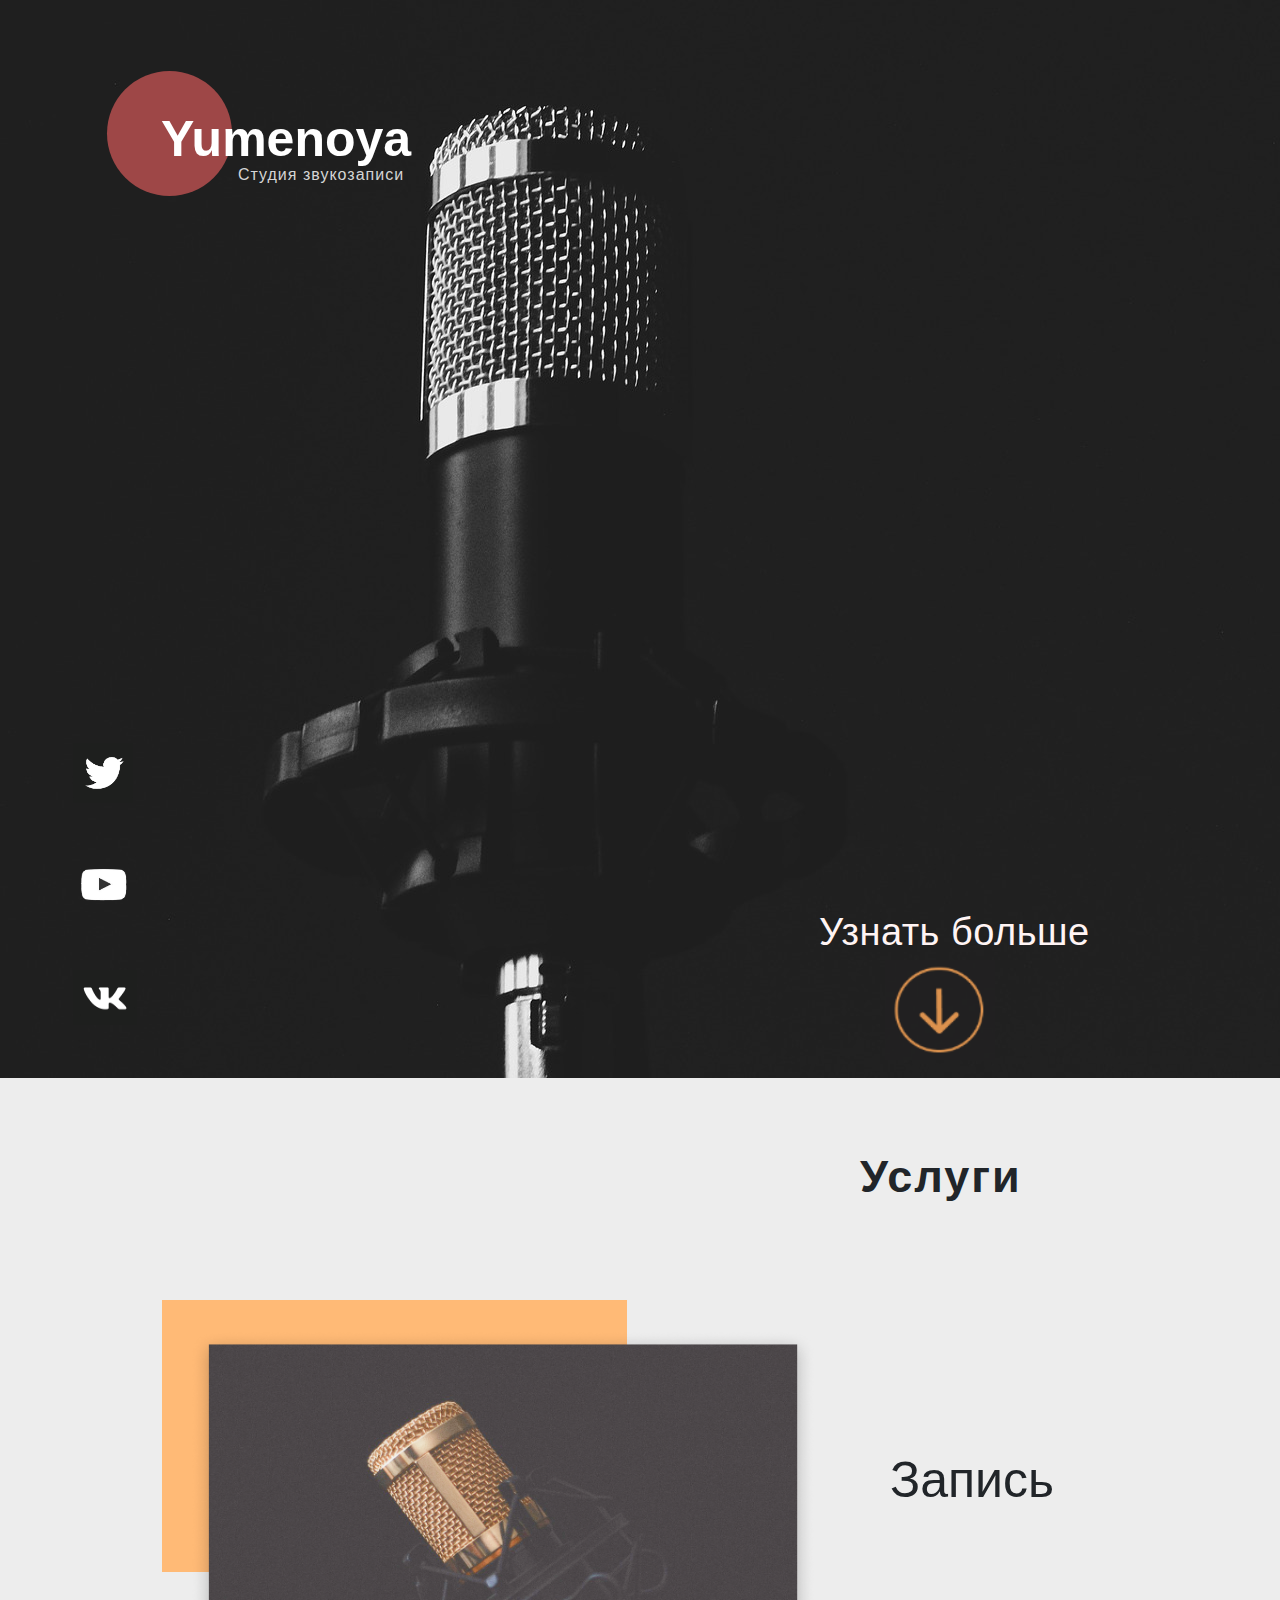
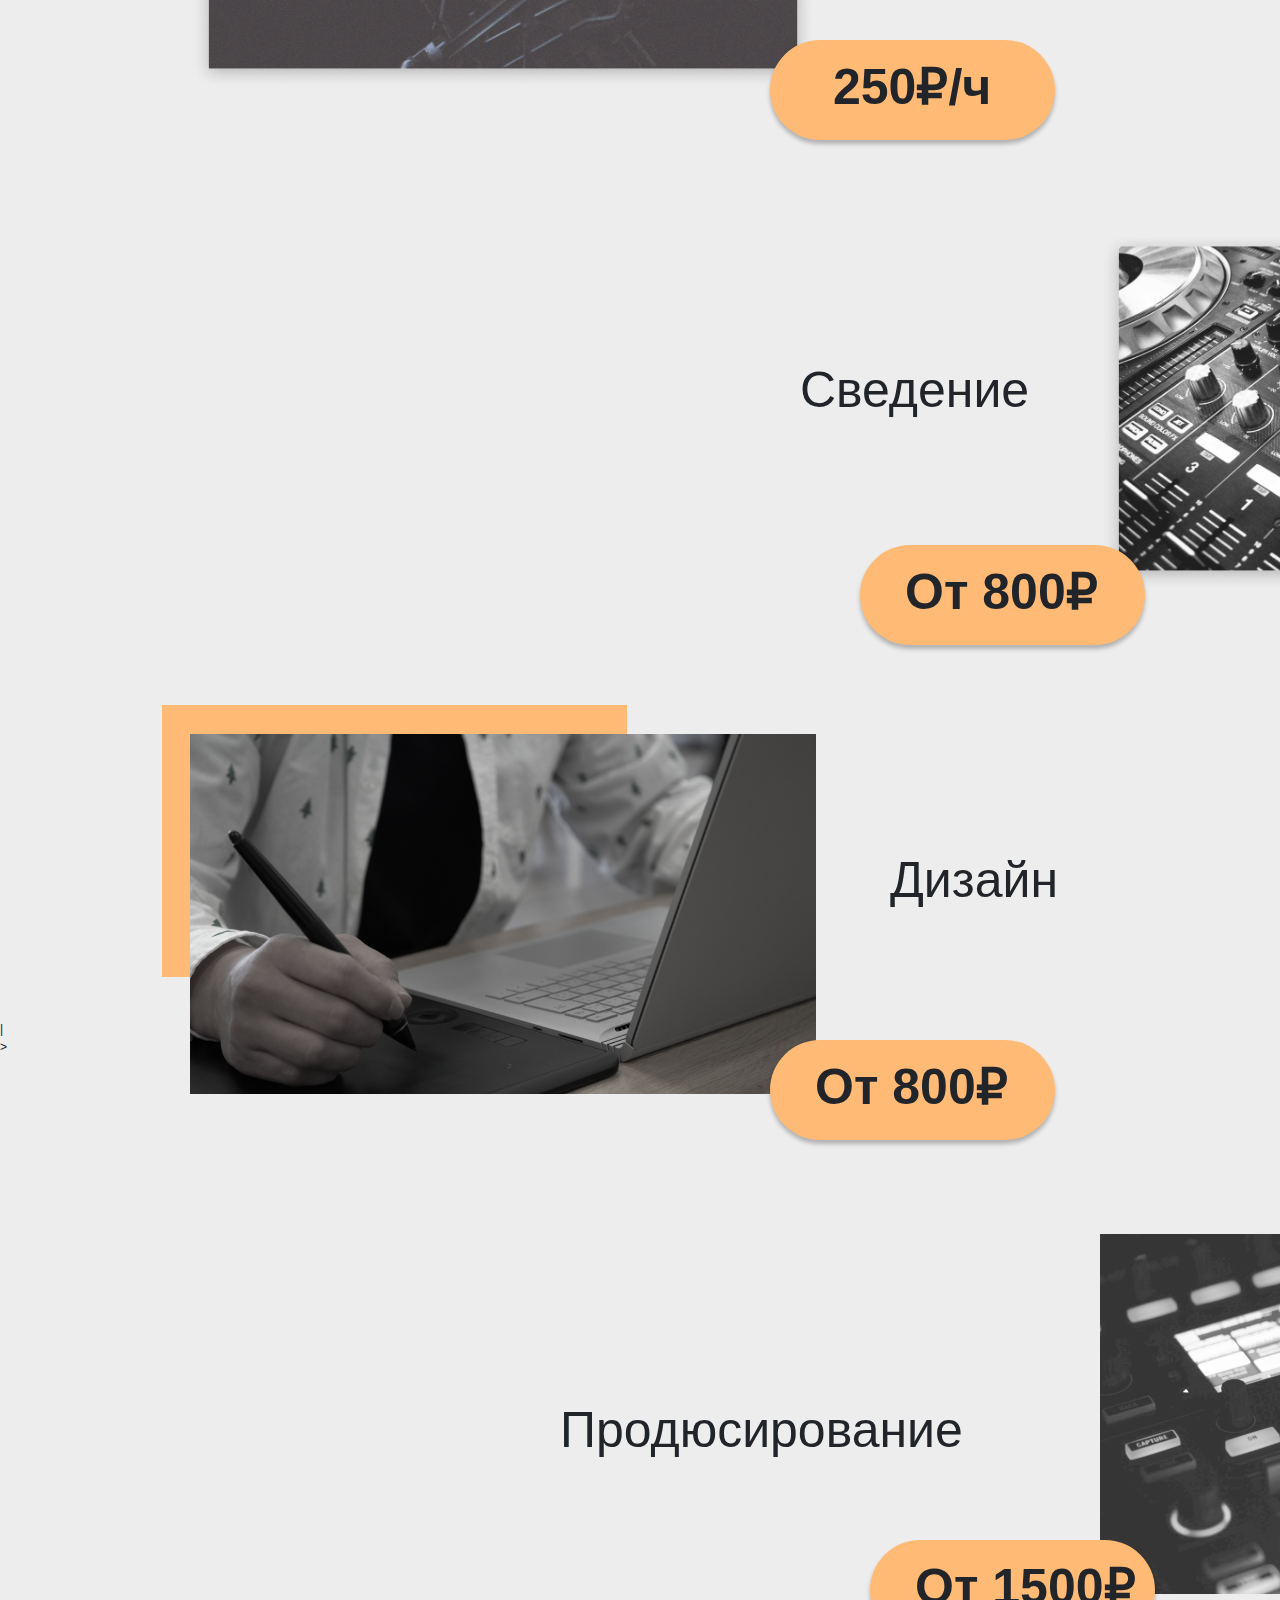
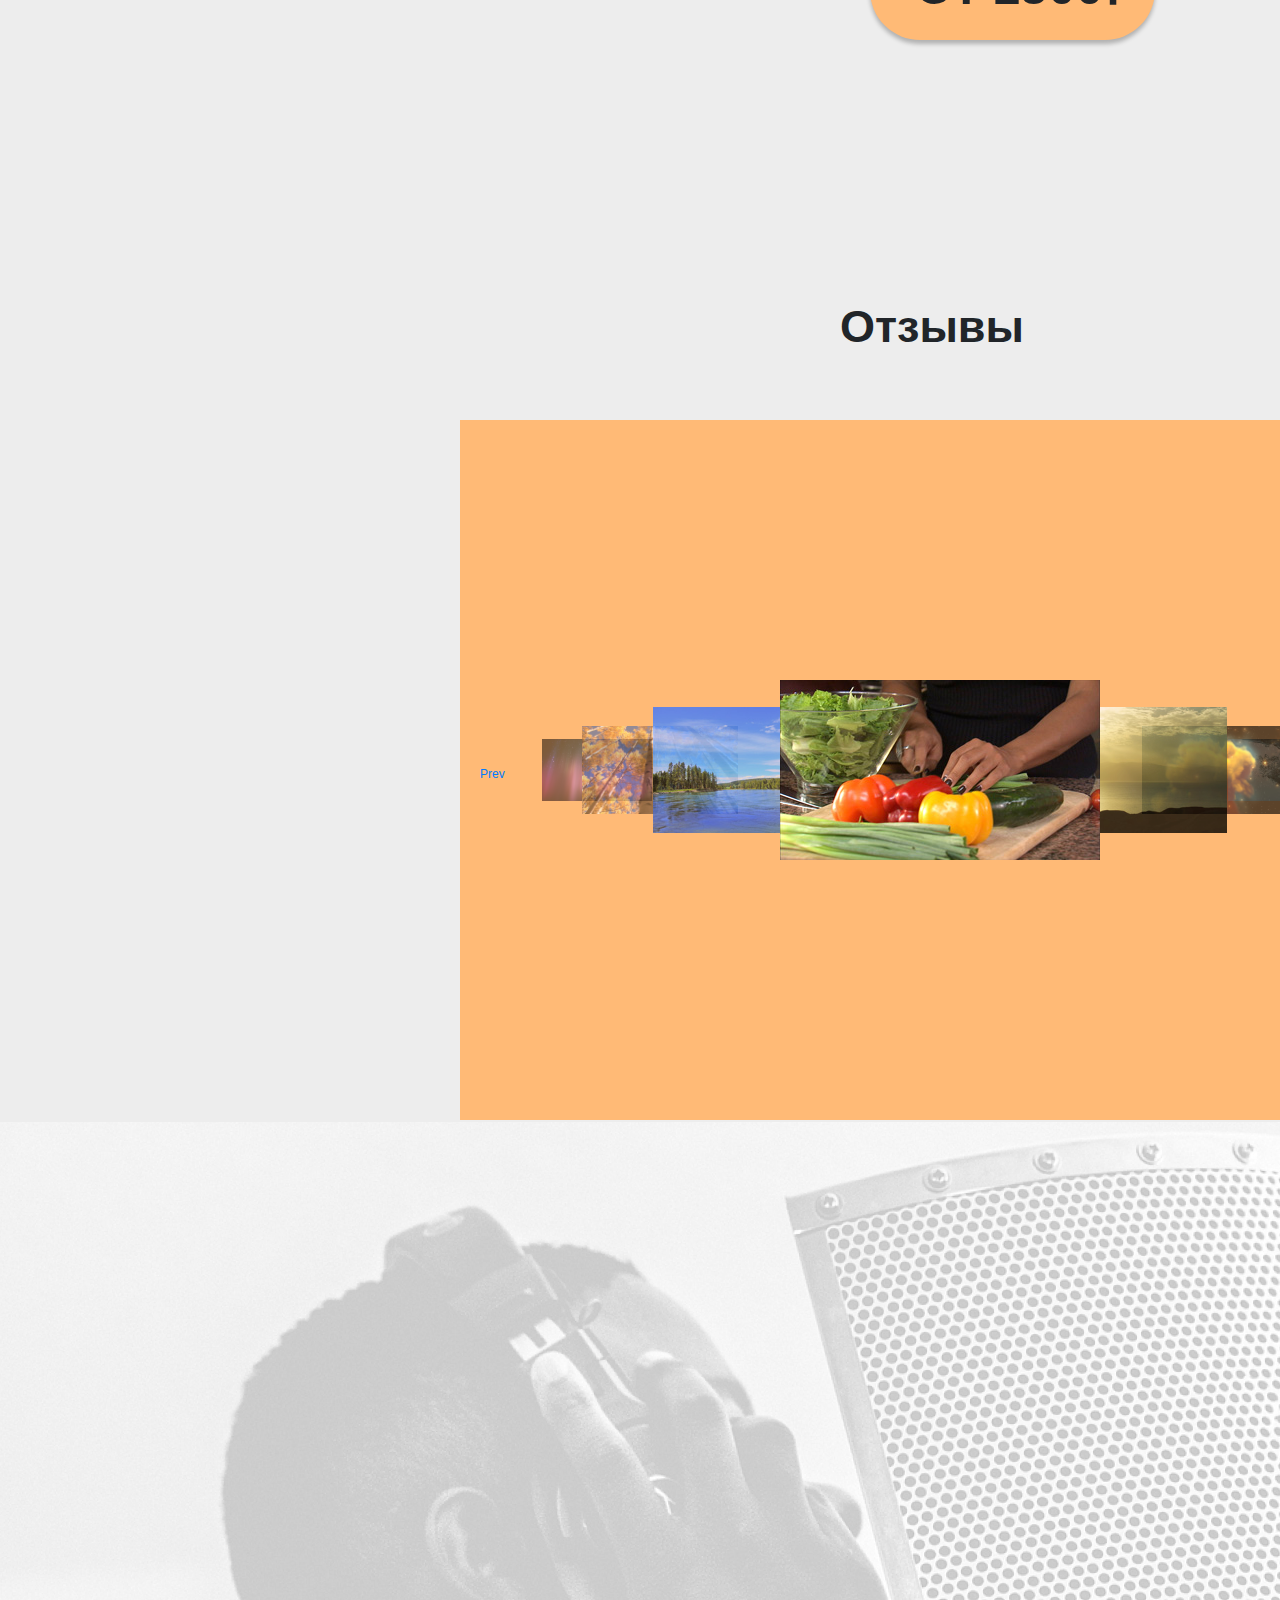
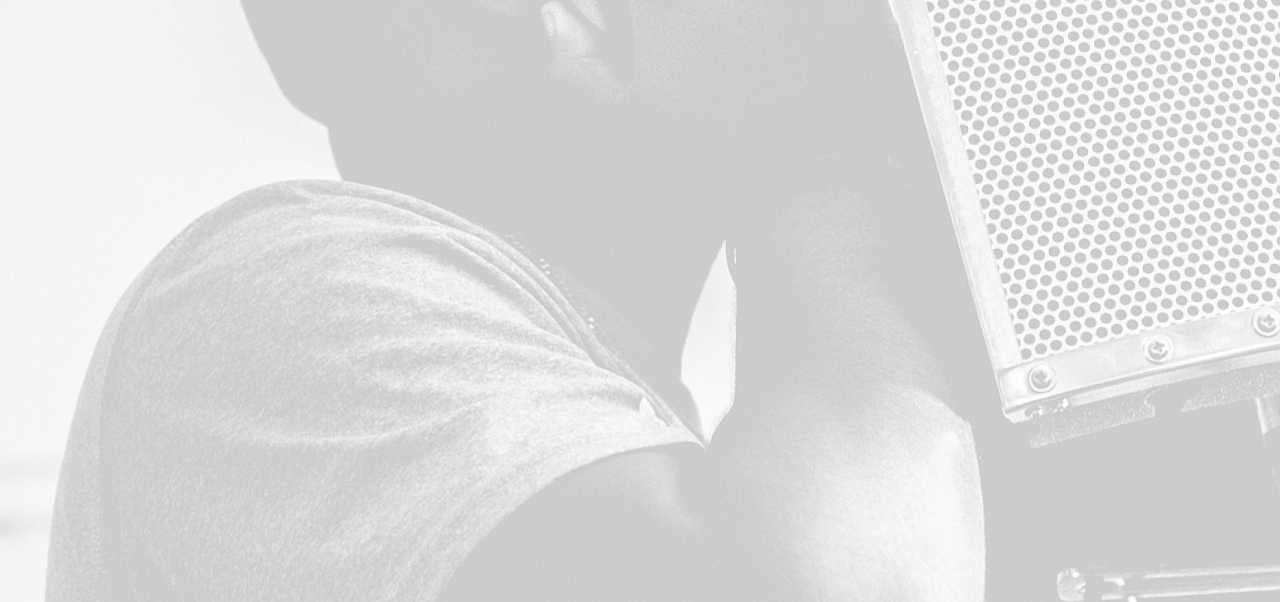
==== commit 115230f0: "krivoy_slider" ====
--- a/project/index2.html
+++ b/project/index2.html
@@ -51,23 +51,19 @@
 
     <style type="text/css">
       body {
-        font-family:Arial;
+  
         font-size:12px;
         background:#ededed;
       }
-      .example-desc {
-        margin:3px 0;
-        padding:5px;
-      }
-
+      
       #carousel {
         width:960px;
-        border:1px solid #222;
-        height:300px;
+        
+        height:700px;
         position:relative;
         clear:both;
         overflow:hidden;
-        background:#FFF;
+        background:#ffba76;
         left: 460px;
         top: 1700px;
       }
@@ -95,13 +91,14 @@
       #prev{
         left:480px;
         position: absolute;
-        top:3765px;
+        top:3965px;
 
       }
       #next{
       position: absolute;
       left:1370px;
-      top:3765px;
+     top:3965px;
+	
     }
 
     </style>
@@ -200,6 +197,11 @@
      
 
       </div>
+      <div class="player" >
+      	<img src="img/guy-2590812_19210.png" alt="">
+      	<audio src=""></audio>
+      	
+      </div>
 		
  
 >
--- a/project/css/style.css
+++ b/project/css/style.css
@@ -104,6 +104,7 @@
 top: 960px;
 height:100px; 
 width:110px;
+z-index:0;
 
 
 }
@@ -297,8 +298,8 @@
 	top: 3500px;
 	position: absolute;
 	
-	left: 860px;
-	letter-spacing:2px; 
+	left: 840px;
+	letter-spacing:0px; 
 	font-size:45px;
 }
 .clear {
@@ -307,4 +308,11 @@
 	clear:both;
 	zoom: 1;
 }
-
+.player{
+	top: 4322px;
+position: absolute;
+	height: 1080px;
+	width: 1920px;
+	background: 
+}
+
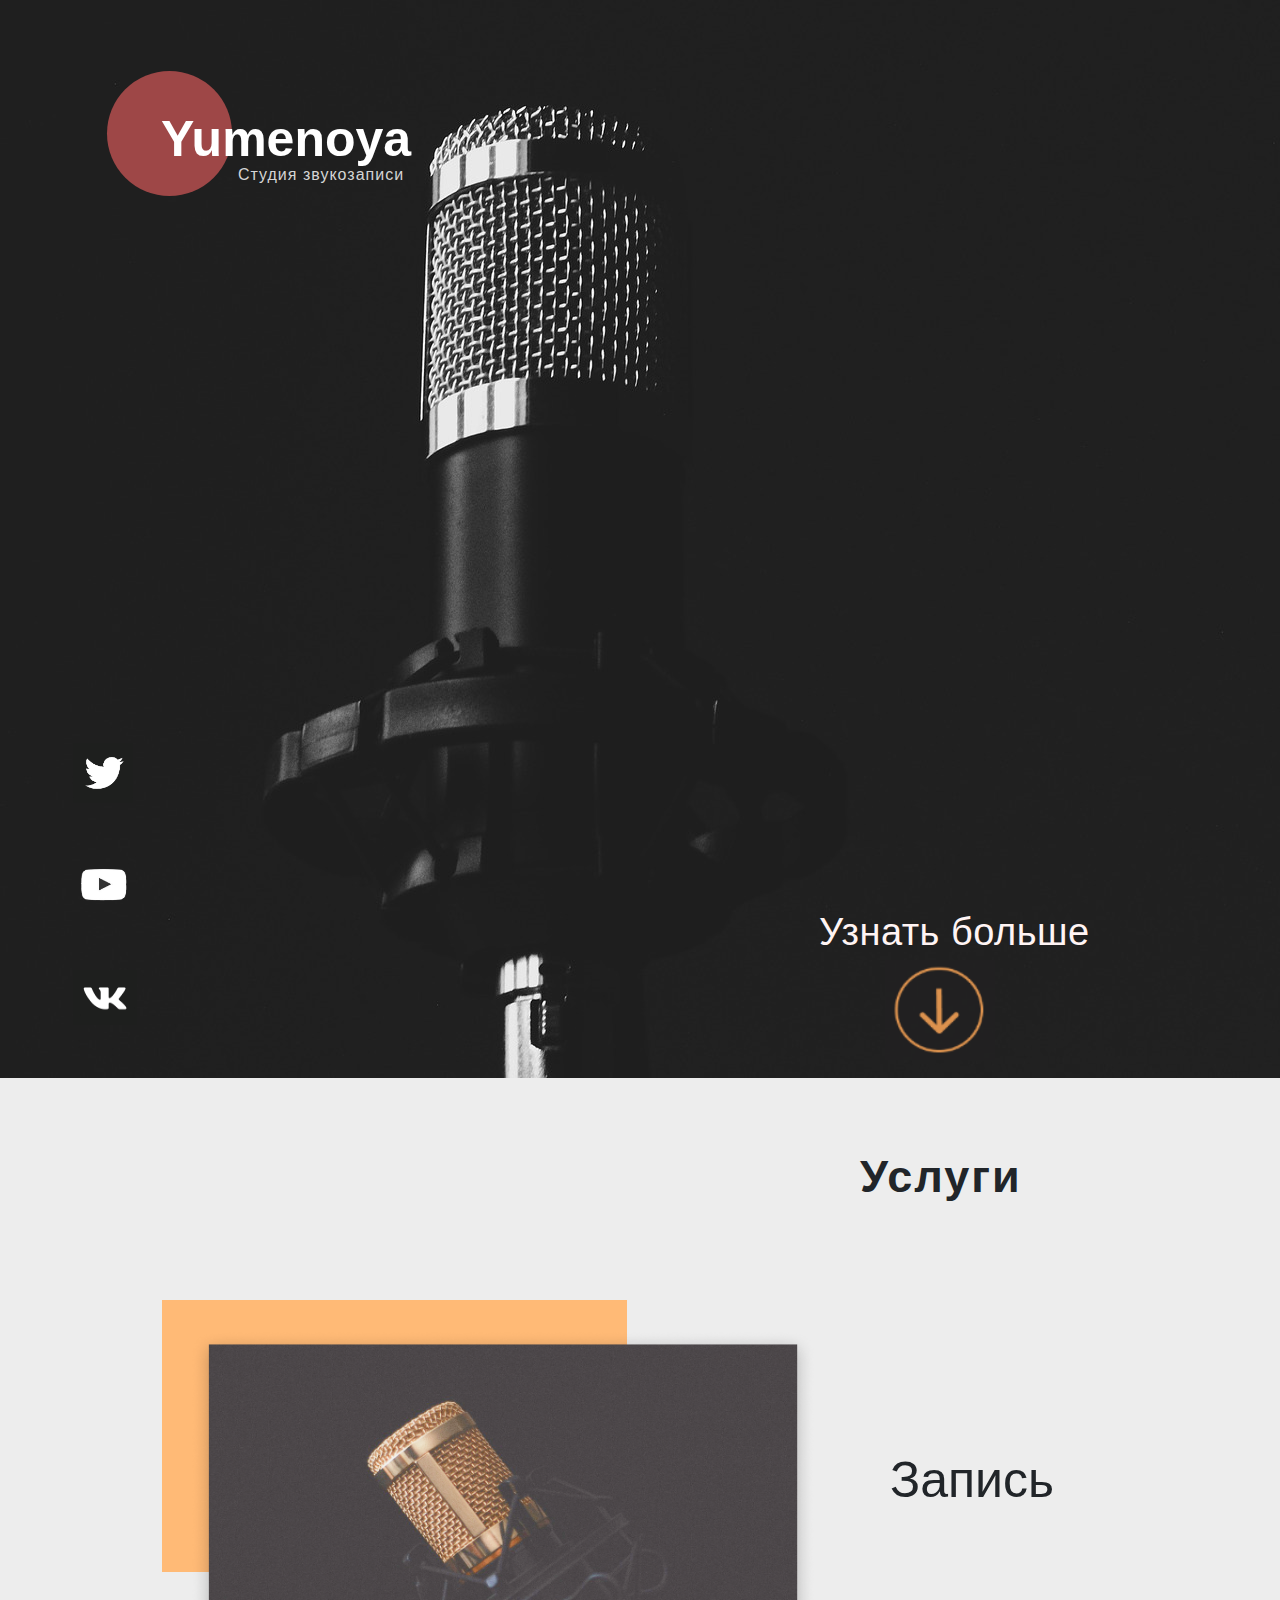
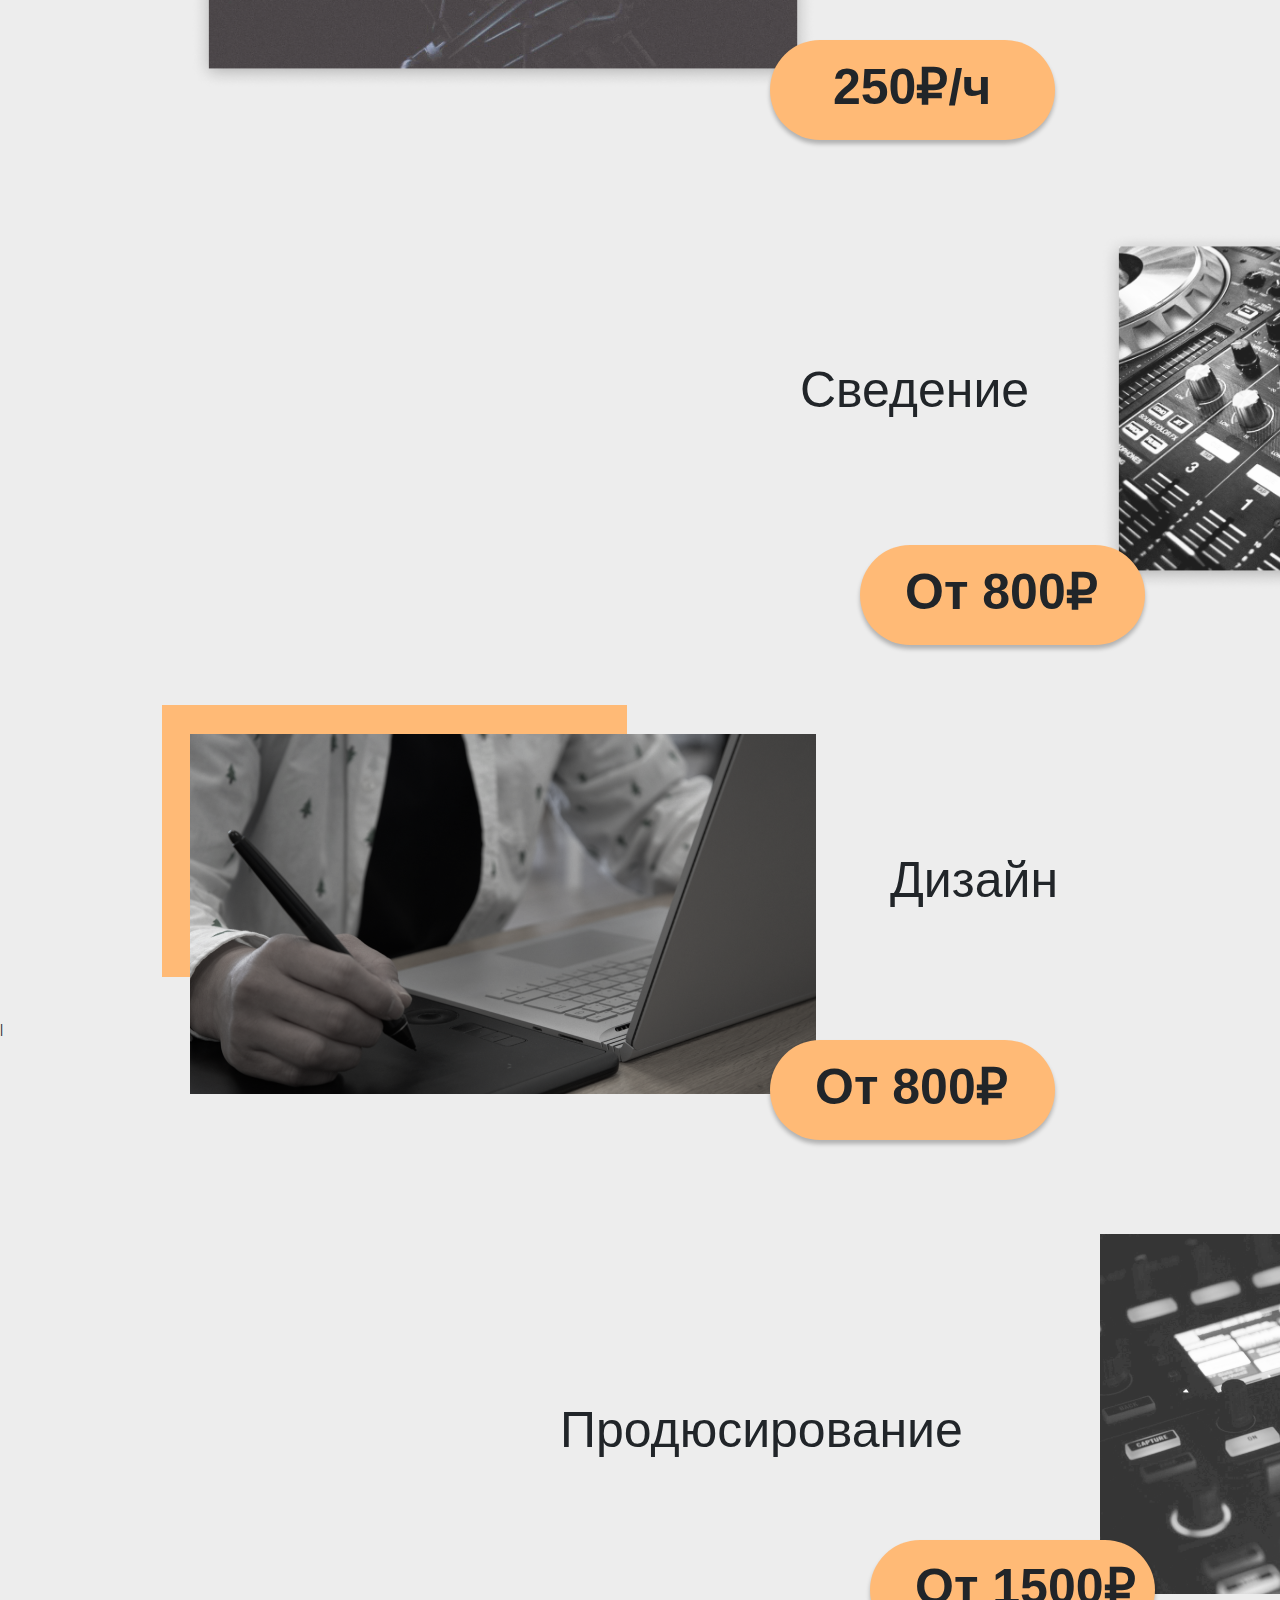
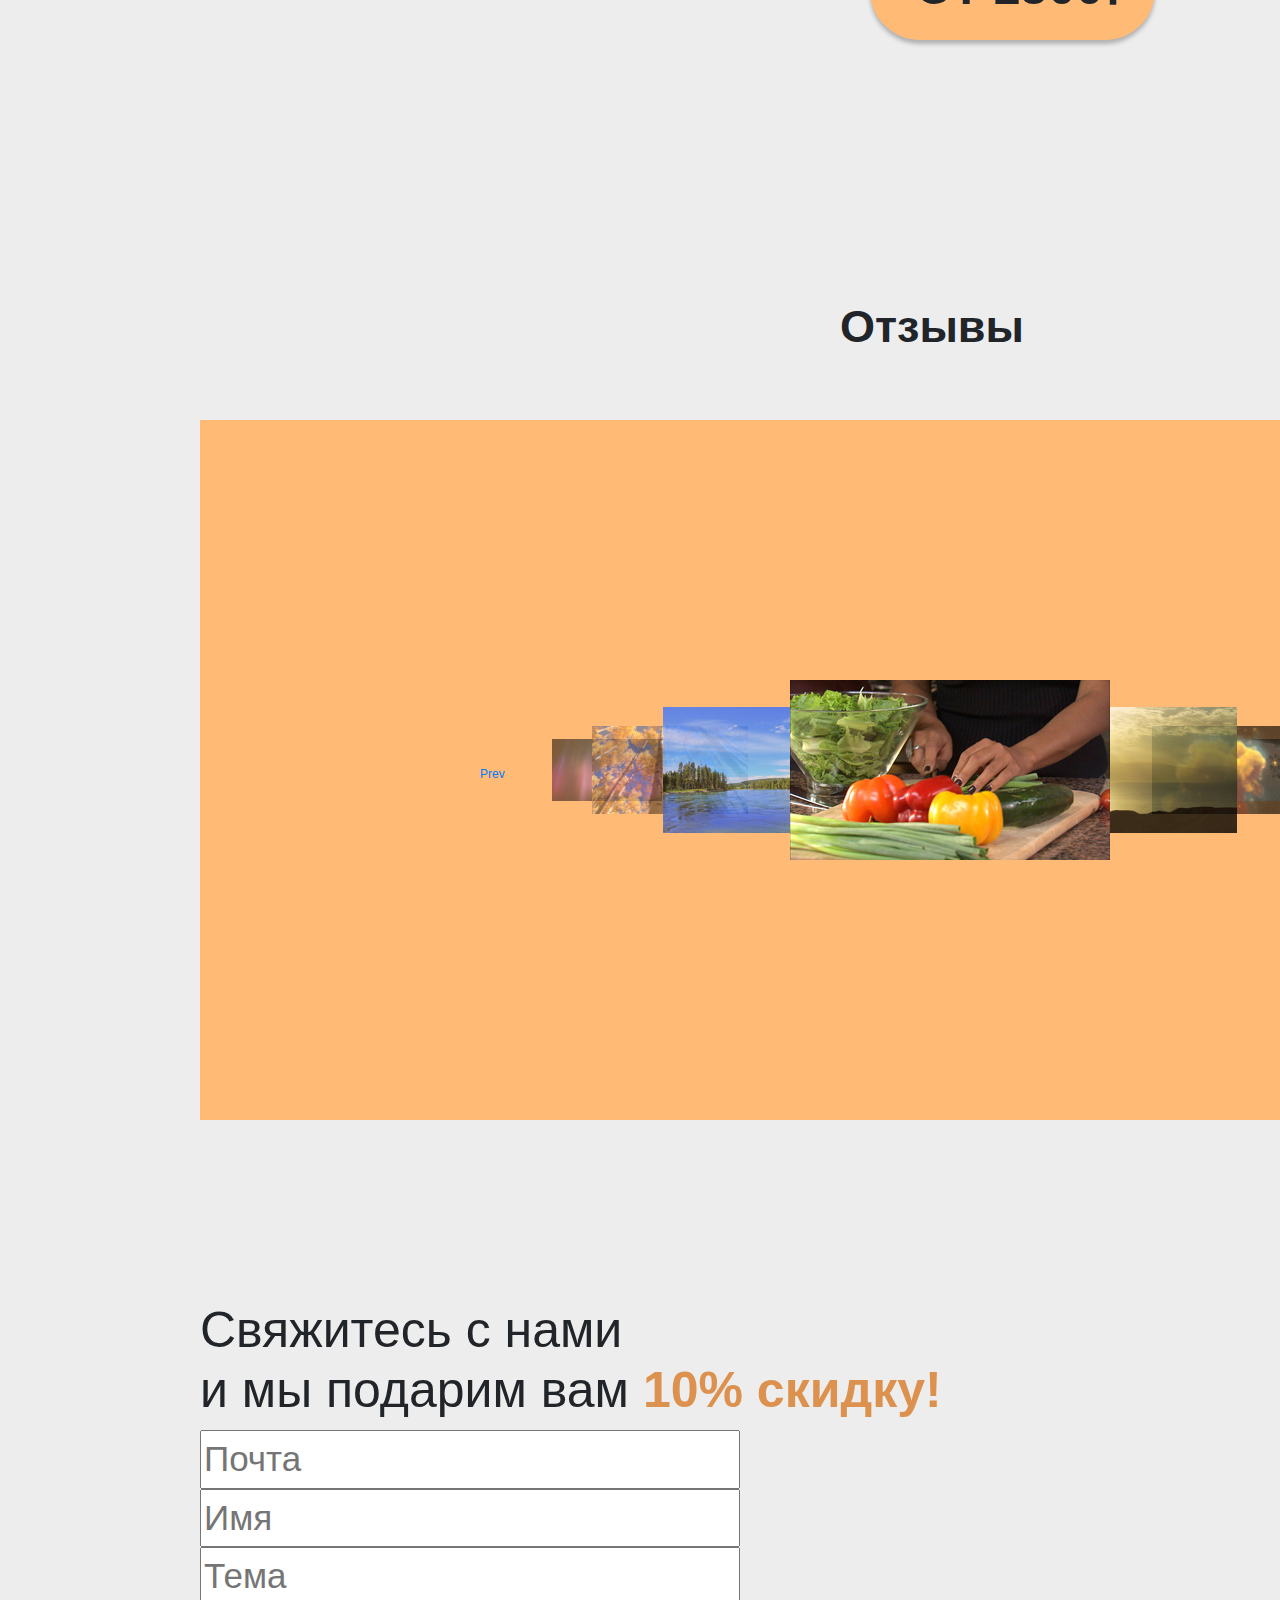
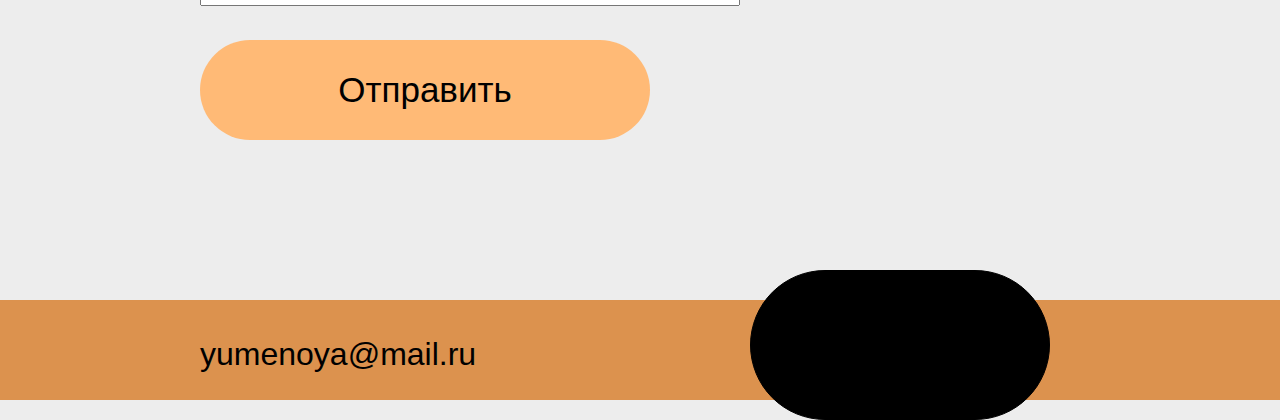
==== commit 15d9aab3: "pochti" ====
--- a/project/index2.html
+++ b/project/index2.html
@@ -7,6 +7,7 @@
 	<link rel="stylesheet" href="css/style.css">
 	    <meta http-equiv="Content-Type" content="text/html; charset=UTF-8" />
     <title>Waterwheel Carousel Demo</title>
+    
     <script type="text/javascript" src="http://code.jquery.com/jquery-1.9.1.min.js"></script>
     <script type="text/javascript" src="js/jquery.waterwheelCarousel.js"></script>
     <script type="text/javascript">
@@ -57,14 +58,14 @@
       }
       
       #carousel {
-        width:960px;
+        width:1500px;
         
         height:700px;
         position:relative;
         clear:both;
         overflow:hidden;
         background:#ffba76;
-        left: 460px;
+        left: 200px;
         top: 1700px;
       }
       #carousel img {
@@ -172,6 +173,7 @@
 		
 	</div>
 	<div class="container6">
+
 		<h2 class ="recommend"><strong>Отзывы</strong></h2>
 		    <div id="carousel">
       <a href="#"><img src="img/1.jpg" id="item-1" /></a>
@@ -197,13 +199,29 @@
      
 
       </div>
-      <div class="player" >
-      	<img src="img/guy-2590812_19210.png" alt="">
-      	<audio src=""></audio>
-      	
+      <div class="lastBlock" >
+      	<div class="vizita">
+      		<h2 class ="data"><strong>Свяжитесь с нами  <br> и мы подарим вам <color  class ="proc10" style="color:#dc924e">10% скидку!</color></strong><br></h2>
+      		<div class="text">
+      		<input type="text1" placeholder ="Почта" size="24" >
+      		<input type="text2" placeholder ="Имя" size="24" >
+      		<input type="text3" placeholder ="Тема" size="24" >
+      		<button class ="for-btn1">Отправить </button>
+      		<iframe src="https://www.google.com/maps/embed?pb=!1m18!1m12!1m3!1d1124.132257158885!2d85.1566276966132!3d52.51063411287041!2m3!1f0!2f0!3f0!3m2!1i1024!2i768!4f13.1!3m3!1m2!1s0x42c4a983af2e555b%3A0x5ceb23bc08cd96d0!2z0YPQuy4g0JLQsNGB0LjQu9GM0LXQstCwLCAzNSwg0JHQuNC50YHQuiwg0JDQu9GC0LDQudGB0LrQuNC5INC60YDQsNC5LCA2NTkzMTE!5e0!3m2!1sru!2sru!4v1576059626016!5m2!1sru!2sru" width="690" height="450" frameborder="0" style="border:0;" allowfullscreen="" class="map"></iframe>
+      		<figure class ="down"></figure>
+      		<h2 class ="email">yumenoya@mail.ru</h2>
+      		<h2 class ="phone">+79069699000</h2>
+      		<figure class="eclipse"></figure>
+
+
+      		</div>	
+
+      	</div>
       </div>
+  </div>
+      
 		
  
->
+
 </body>
 </html>--- a/project/css/style.css
+++ b/project/css/style.css
@@ -96,6 +96,7 @@
 	 font-weight:  lighter;
 	 letter-spacing:0.5px; 
 	 opacity:1; 
+	 z-index:1; 
 
 }
 .circle2{
@@ -308,11 +309,81 @@
 	clear:both;
 	zoom: 1;
 }
-.player{
-	top: 4322px;
-position: absolute;
-	height: 1080px;
-	width: 1920px;
-	background: 
-}
-
+
+.lastBlock{
+	position: absolute;
+	top: 4500px;
+	left: 200px;
+
+}
+.data{
+	letter-spacing:0px; 
+	font-weight:lighter;
+	font-size:50px;
+
+}
+.proc10{
+	font-weight:bolder;
+
+}
+.text{
+	font-size: 35px;
+	left: 0px;
+	position: absolute;
+	opacity:1;
+	top: 130px;
+	border:none;
+	z-index:1; 
+
+}
+.for-btn1{
+	position: absolute;
+	left: 0px;
+	top:210px;
+	border: 0;
+	background: #ffba76;
+border-radius: 150px;
+height:100px;
+width:450px; 
+}
+.text1{
+	width:300px;
+}
+.map{
+	position: absolute;
+	left: 800px;
+	top:-130px;
+}
+.down{
+position: absolute;
+width:1920px;
+height:100px;
+left: -200px;
+top: 470px;
+background: #DC924E;
+z-index:0; 
+
+}
+.email{
+	position: absolute;
+	top:505px;
+	color:#000000;
+}
+.phone{
+	position: absolute;
+	top:505px;
+	left: 1175px;
+	 
+}
+.eclipse{
+position: absolute;
+   width: 300px; height: 150px; 
+   background: #000000;
+   border: 1px solid #000000;
+   border-radius: 150px    ;
+   top:440px;
+   left: 550px;
+  
+
+}
+
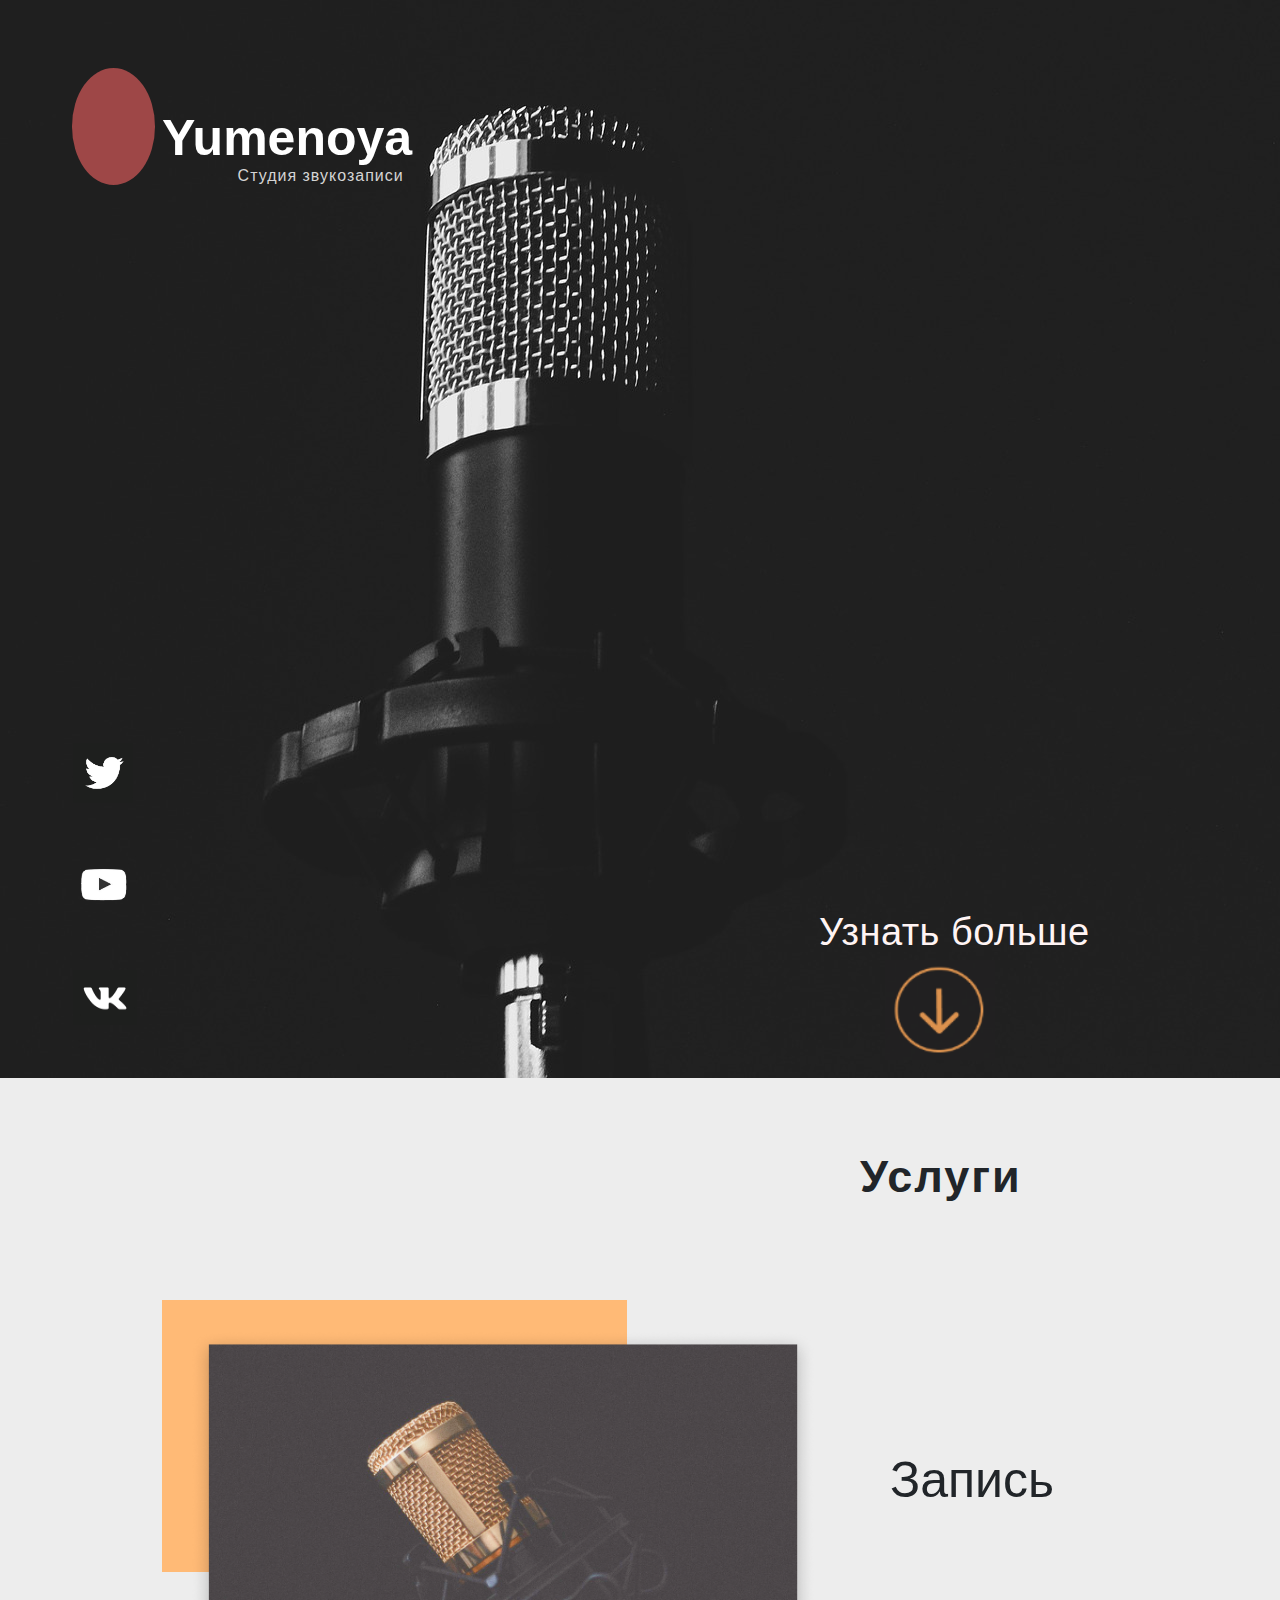
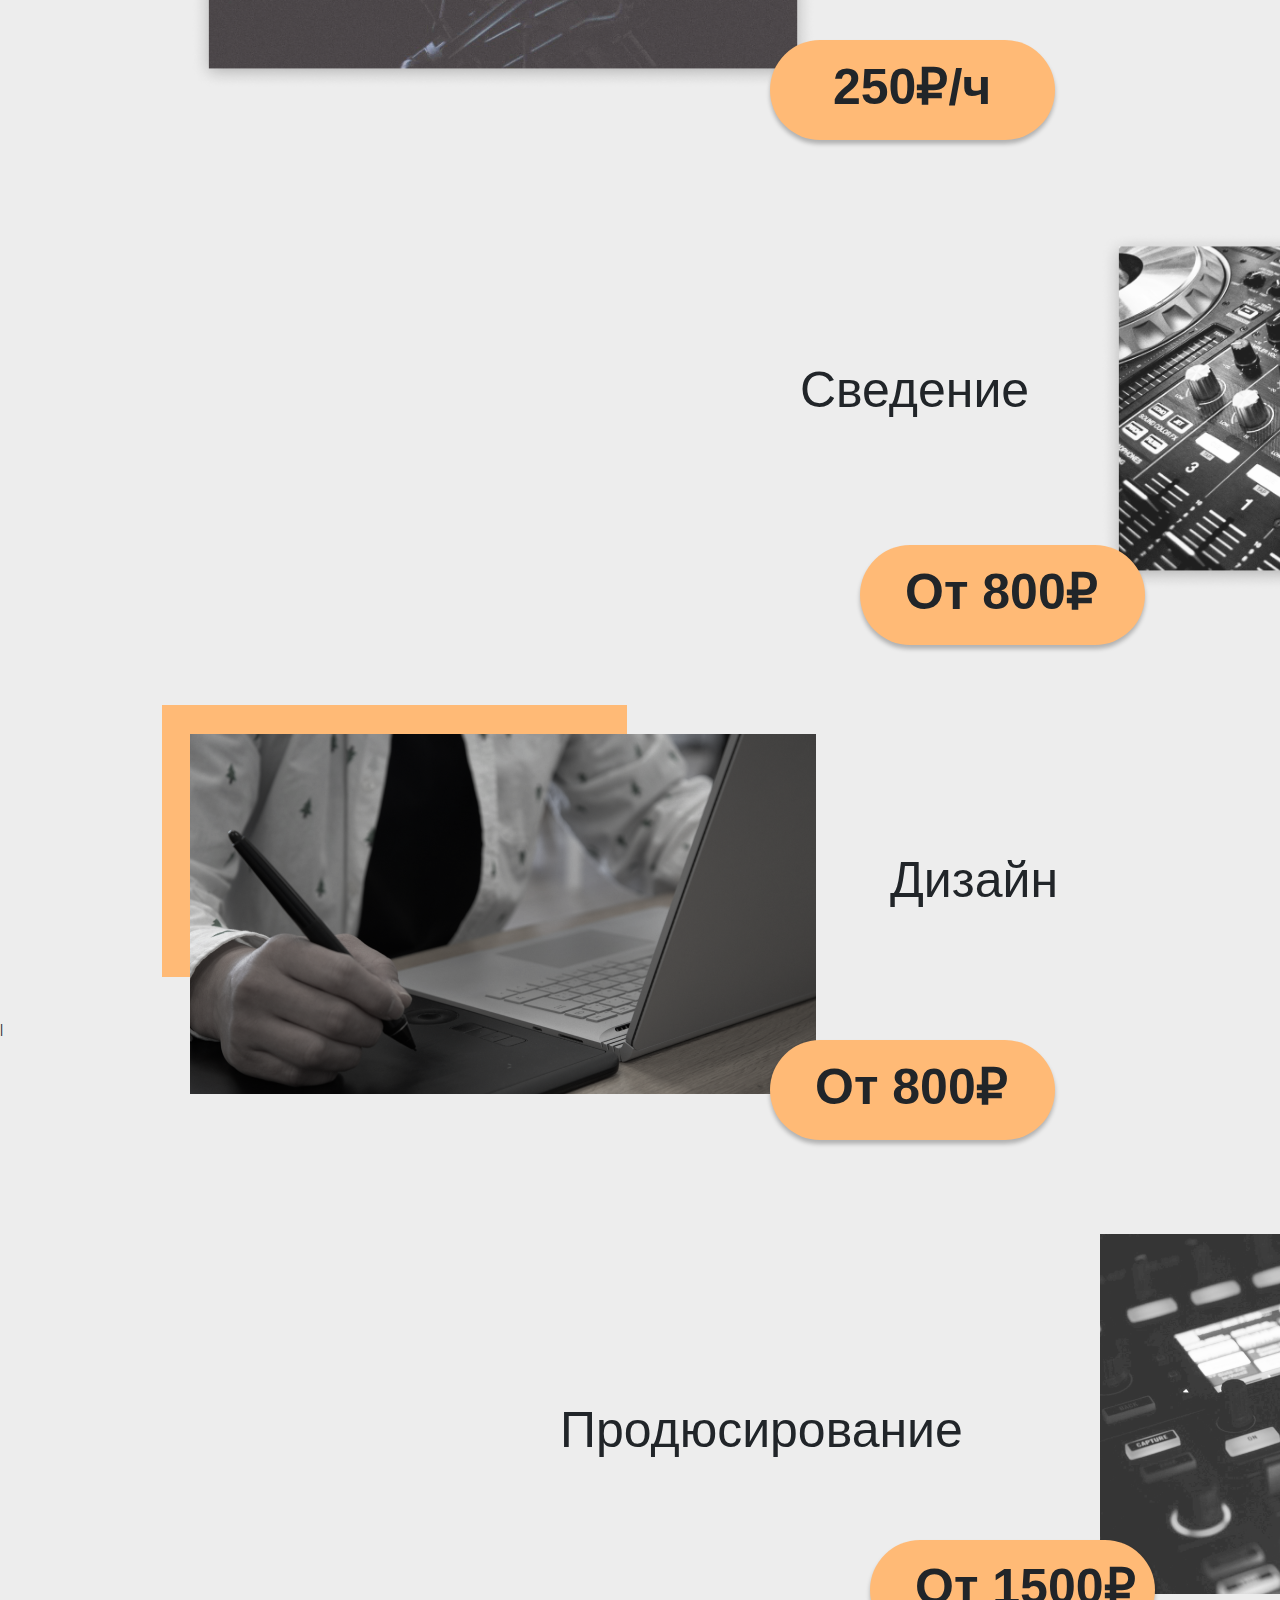
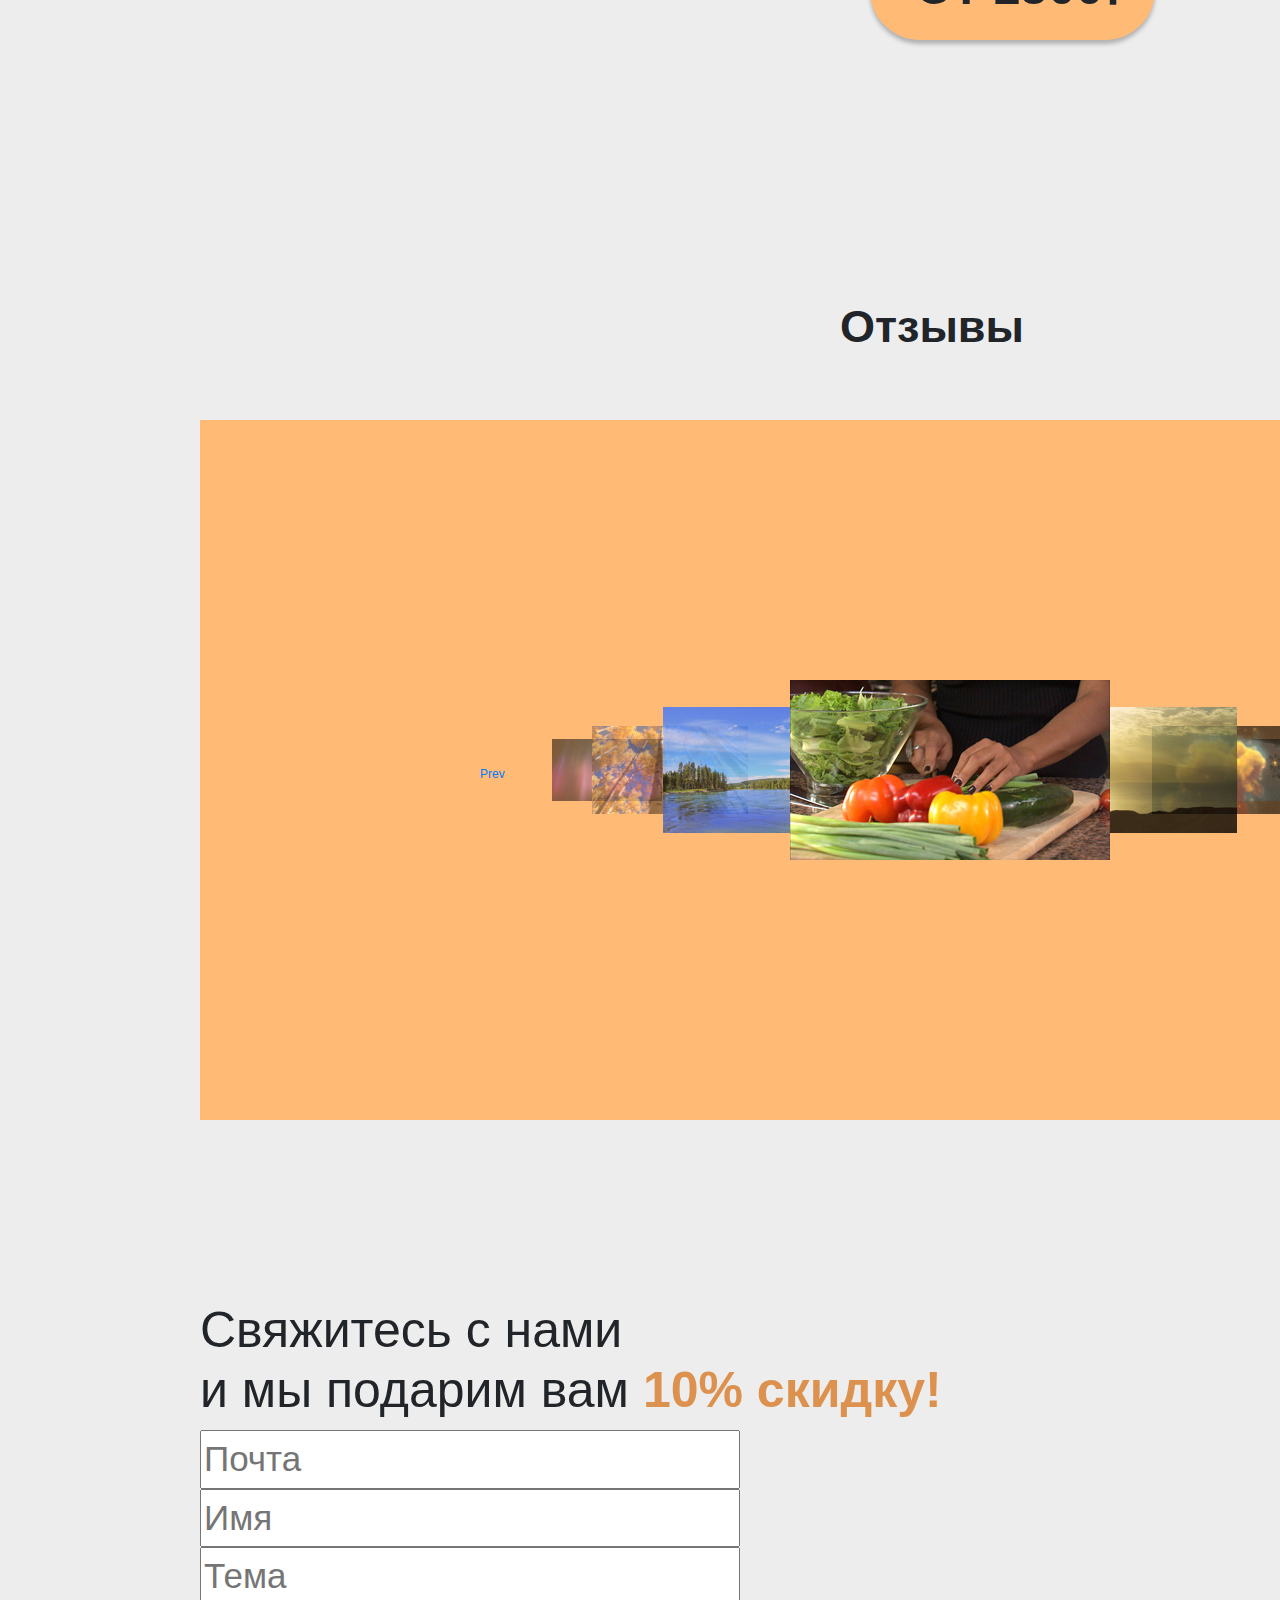
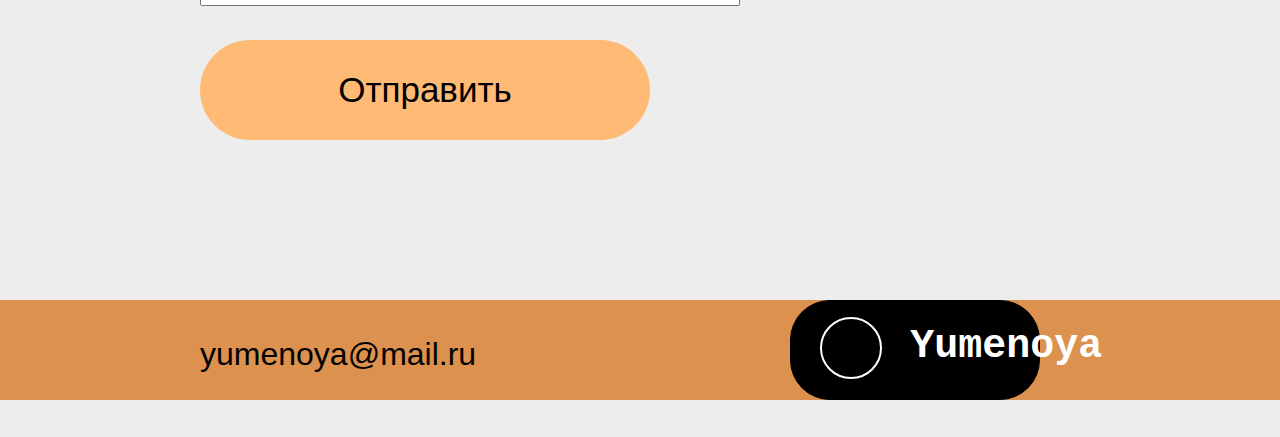
==== commit 2ad6bf1b: "test_adaptivnosty" ====
--- a/project/index2.html
+++ b/project/index2.html
@@ -210,8 +210,12 @@
       		<iframe src="https://www.google.com/maps/embed?pb=!1m18!1m12!1m3!1d1124.132257158885!2d85.1566276966132!3d52.51063411287041!2m3!1f0!2f0!3f0!3m2!1i1024!2i768!4f13.1!3m3!1m2!1s0x42c4a983af2e555b%3A0x5ceb23bc08cd96d0!2z0YPQuy4g0JLQsNGB0LjQu9GM0LXQstCwLCAzNSwg0JHQuNC50YHQuiwg0JDQu9GC0LDQudGB0LrQuNC5INC60YDQsNC5LCA2NTkzMTE!5e0!3m2!1sru!2sru!4v1576059626016!5m2!1sru!2sru" width="690" height="450" frameborder="0" style="border:0;" allowfullscreen="" class="map"></iframe>
       		<figure class ="down"></figure>
       		<h2 class ="email">yumenoya@mail.ru</h2>
-      		<h2 class ="phone">+79069699000</h2>
+      		<pre class ="phone"><b>+7 906 969 90 00</b></pre>
       		<figure class="eclipse"></figure>
+      			<pre class = "lastlogo"><strong>
+			 		Yumenoya
+			 	</strong></pre>
+			 	<figure class="circle3"></figure>
 
 
       		</div>	
--- a/project/css/style.css
+++ b/project/css/style.css
@@ -3,9 +3,9 @@
 	height:1920px;  
 }
 .logo{
-	left:161px;
-	top: 109px;
-	position: absolute;
+	left:15%;
+	top: -50.5%;
+	position: relative;
 	color: #ffff;
 	font-size:50px;
 	z-index:1; 
@@ -13,22 +13,22 @@
 
 }
 .logo_min{
-	top: 175px;
-	left:238px;
+	top: -50.5%;
+	left:22%;
 	font-size:16px;
 	line-height:0px;
-    position: absolute;
+    position: relative;
 	color:#d5d5d5;
 	letter-spacing: 1px; 
 }
 .circle{
 
 position: absolute;
-width: 125px;
-height: 125px;
-left: 107px;
-top: 71px;
- border-radius: 62.5px;
+width: 6.5%;
+height: 13%;
+left: 5.6%;
+top: 7.5%;
+ border-radius: 50% 50% 50% 50%;
 
 background: #9E4747;
 }
@@ -372,18 +372,43 @@
 .phone{
 	position: absolute;
 	top:505px;
-	left: 1175px;
+	left: 1200px;	
+	word-spacing: -10px;
+
 	 
 }
 .eclipse{
 position: absolute;
-   width: 300px; height: 150px; 
+   width: 250px; height: 100px; 
    background: #000000;
    border: 1px solid #000000;
-   border-radius: 150px    ;
-   top:440px;
-   left: 550px;
+   border-radius: 40px     ;
+   top:470px;
+   left: 590px;
   
 
 }
-
+.lastlogo{
+	position: absolute;
+	top:427px;
+	left:-250px;
+	color:#ffffff;
+	font-size:40px;
+
+
+}
+.circle3{
+
+
+position: absolute;
+width: 62px;
+height: 62px;
+left: 620px;
+top: 487px;
+border-radius:100px;
+
+
+border: 2px solid #ffffff;
+box-sizing: border-box;
+
+}
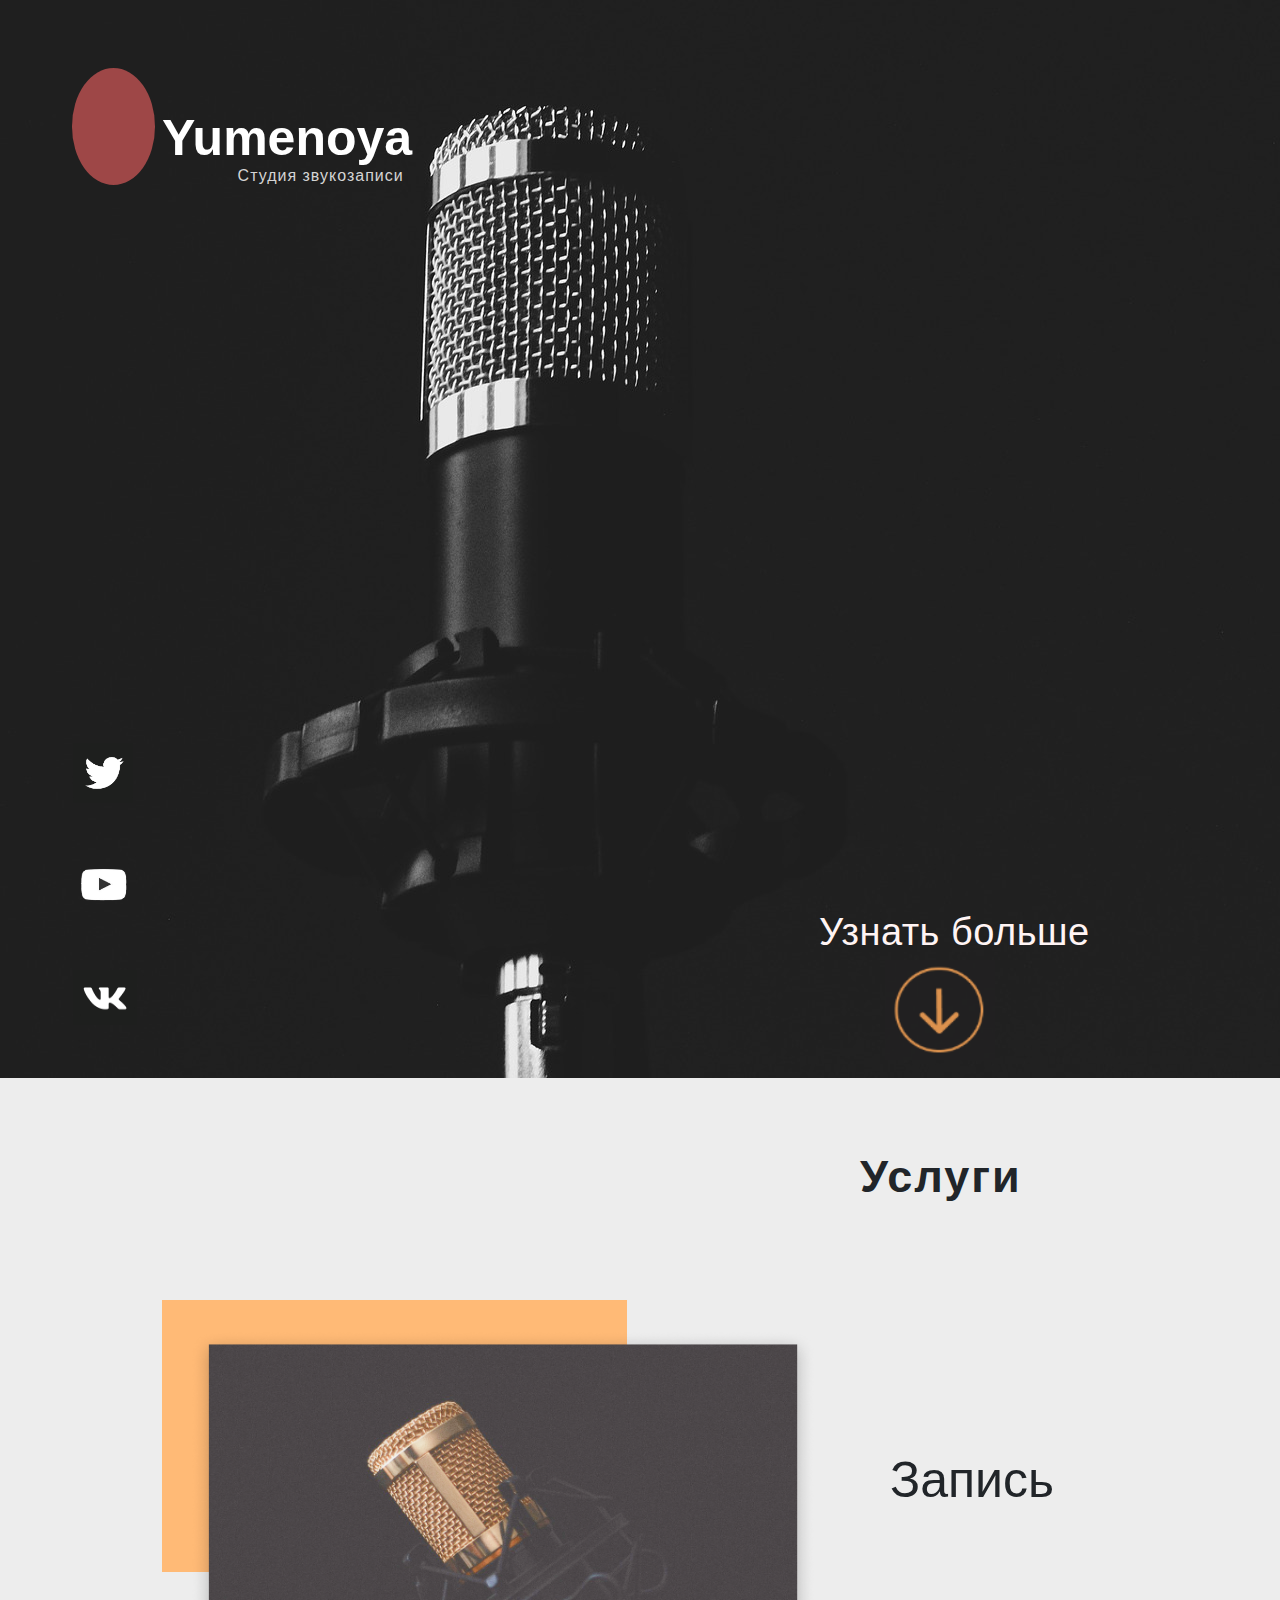
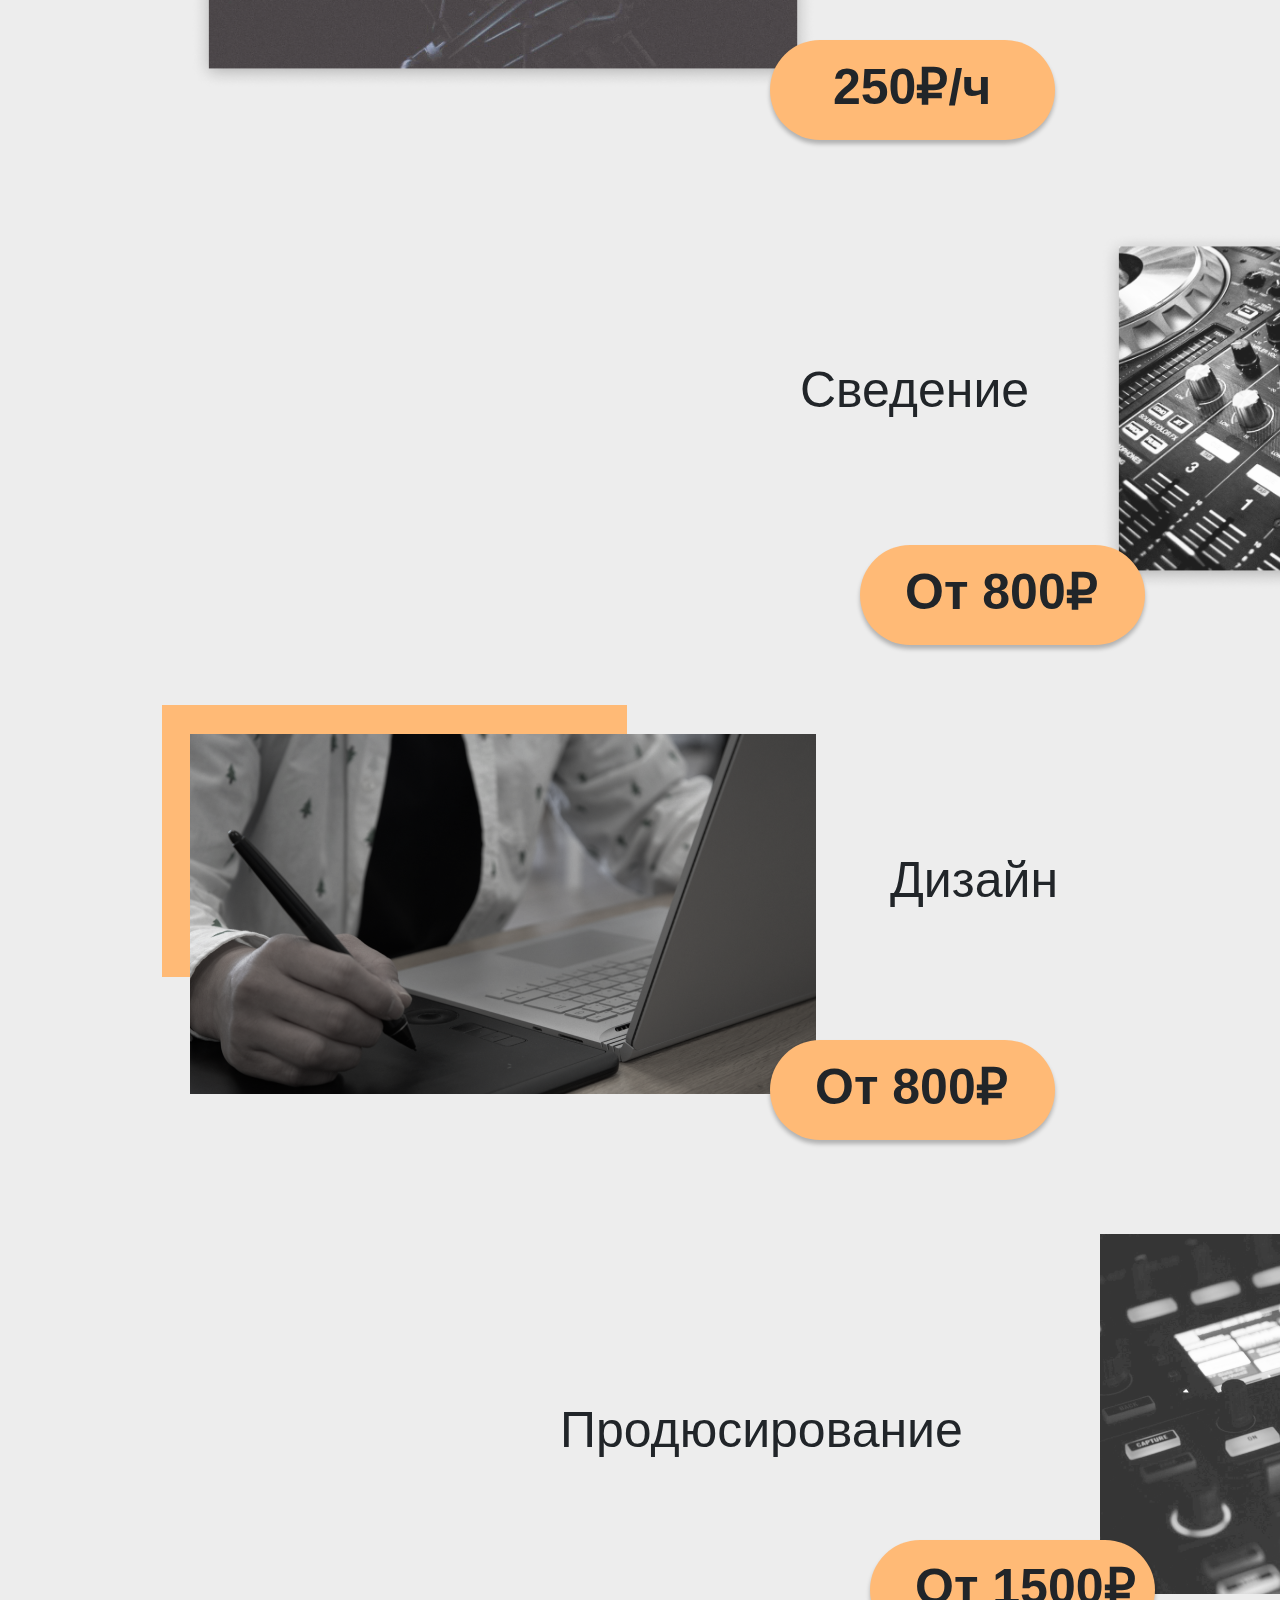
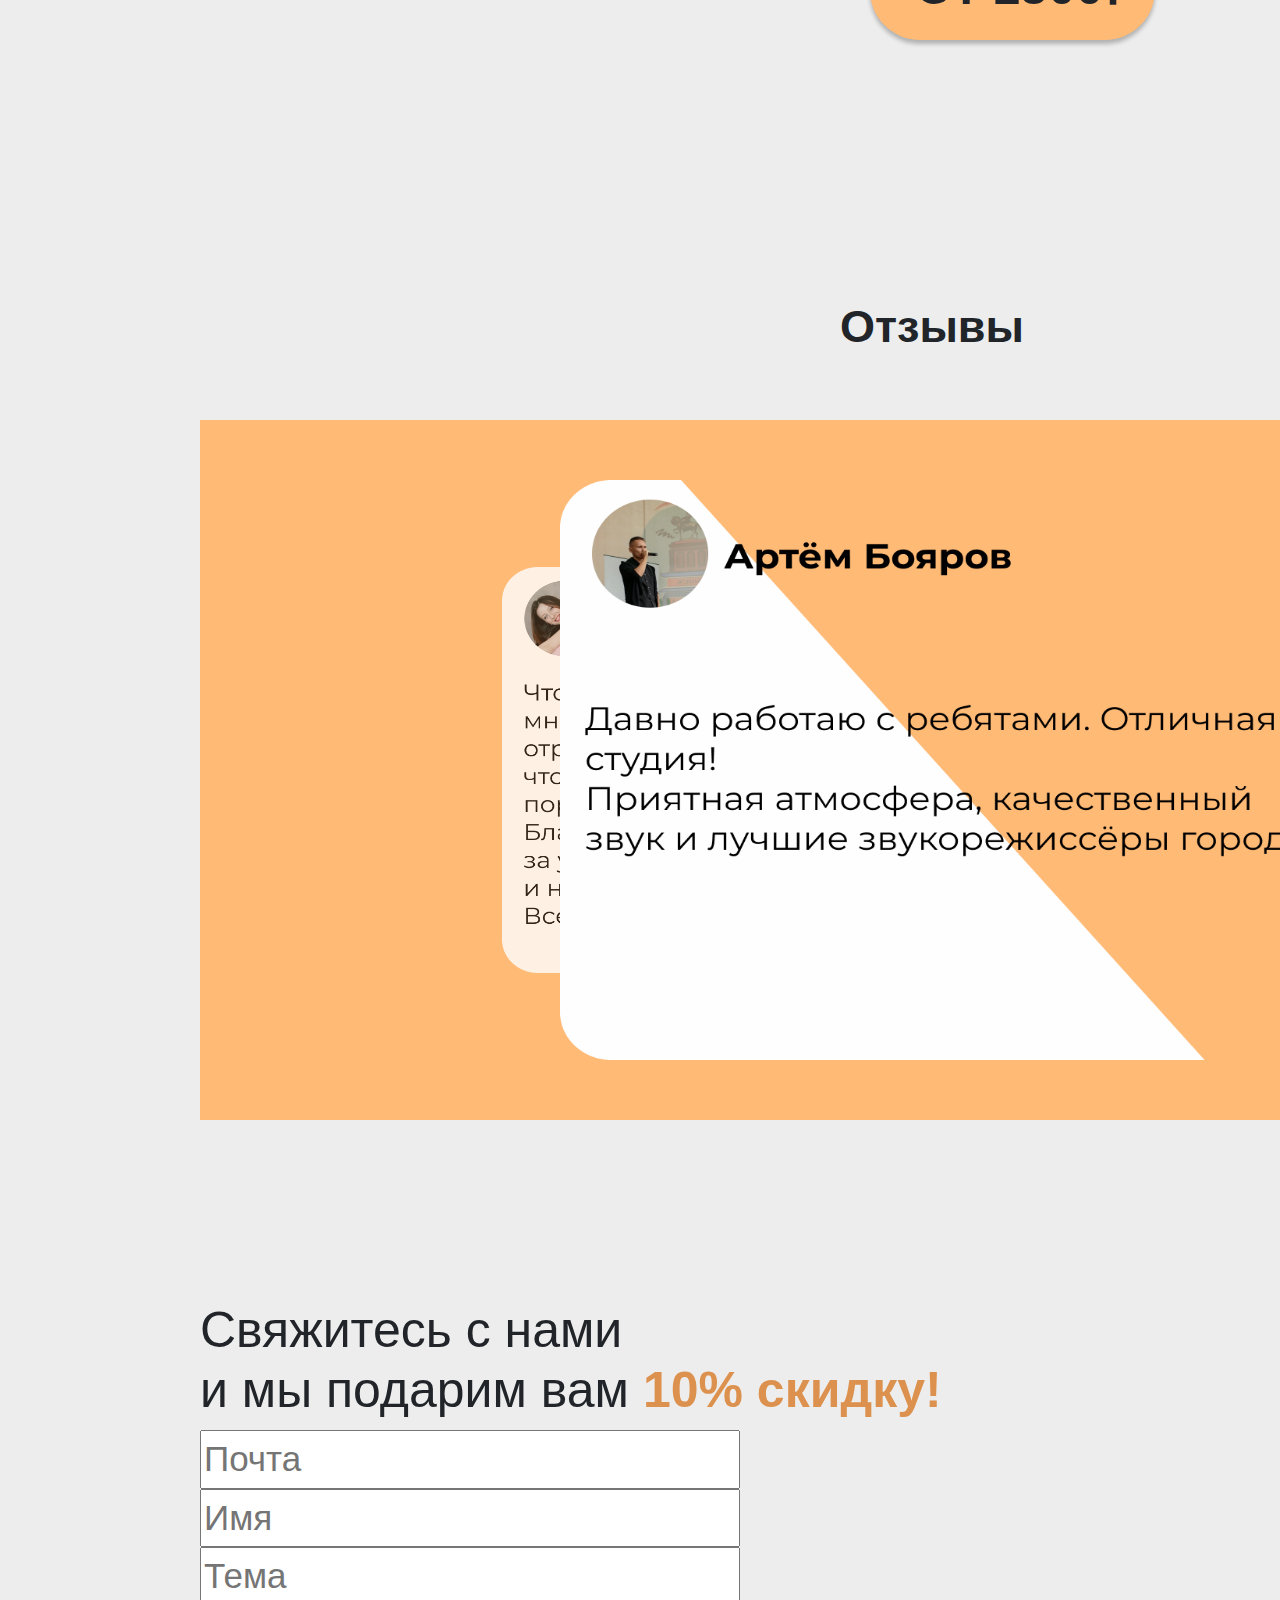
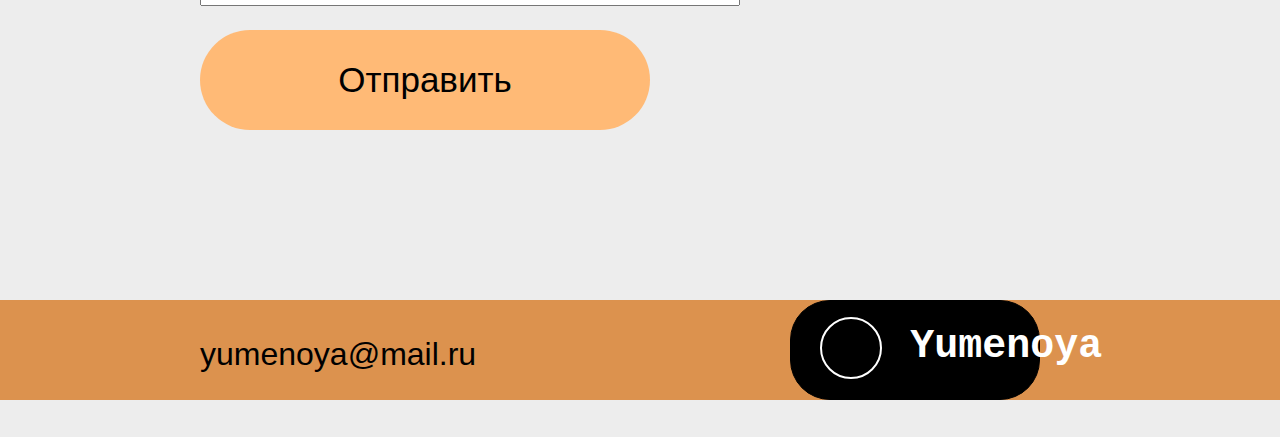
==== commit 5d469766: "site_1.0" ====
--- a/project/index2.html
+++ b/project/index2.html
@@ -176,17 +176,12 @@
 
 		<h2 class ="recommend"><strong>Отзывы</strong></h2>
 		    <div id="carousel">
-      <a href="#"><img src="img/1.jpg" id="item-1" /></a>
-      <a href="#"><img src="img/2.jpg" id="item-2" /></a>
-      <a href="#"><img src="img/3.jpg" id="item-3" /></a>
-      <a href="#"><img src="img/4.jpg" id="item-4" /></a>
-      <a href="#"><img src="img/5.jpg" id="item-5" /></a>
-      <a href="#"><img src="img/6.jpg" id="item-6" /></a>
-      <a href="#"><img src="img/7.jpg" id="item-7" /></a>
-      <a href="#"><img src="img/8.jpg" id="item-8" /></a>
-      <a href="#"><img src="img/9.jpg" id="item-9" /></a>
+      <a href="#"><img src="img/slider1.png" width="780" height="580" id="item-1" /></a>
+      <a href="#"><img src="img/slider2.png" width="780" height="580" id="item-2" /></a>
+      <a href="#"><img src="img/slider3.png" width="780" height="580" id="item-3" /></a>
+    
     </div>
-    <a href="#" id="prev">Prev</a> | <a href="#" id="next">Next</a>
+   
 
 
     <br/>
--- a/project/css/style.css
+++ b/project/css/style.css
@@ -339,7 +339,7 @@
 .for-btn1{
 	position: absolute;
 	left: 0px;
-	top:210px;
+	top:200px;
 	border: 0;
 	background: #ffba76;
 border-radius: 150px;
@@ -412,3 +412,4 @@
 box-sizing: border-box;
 
 }
+
